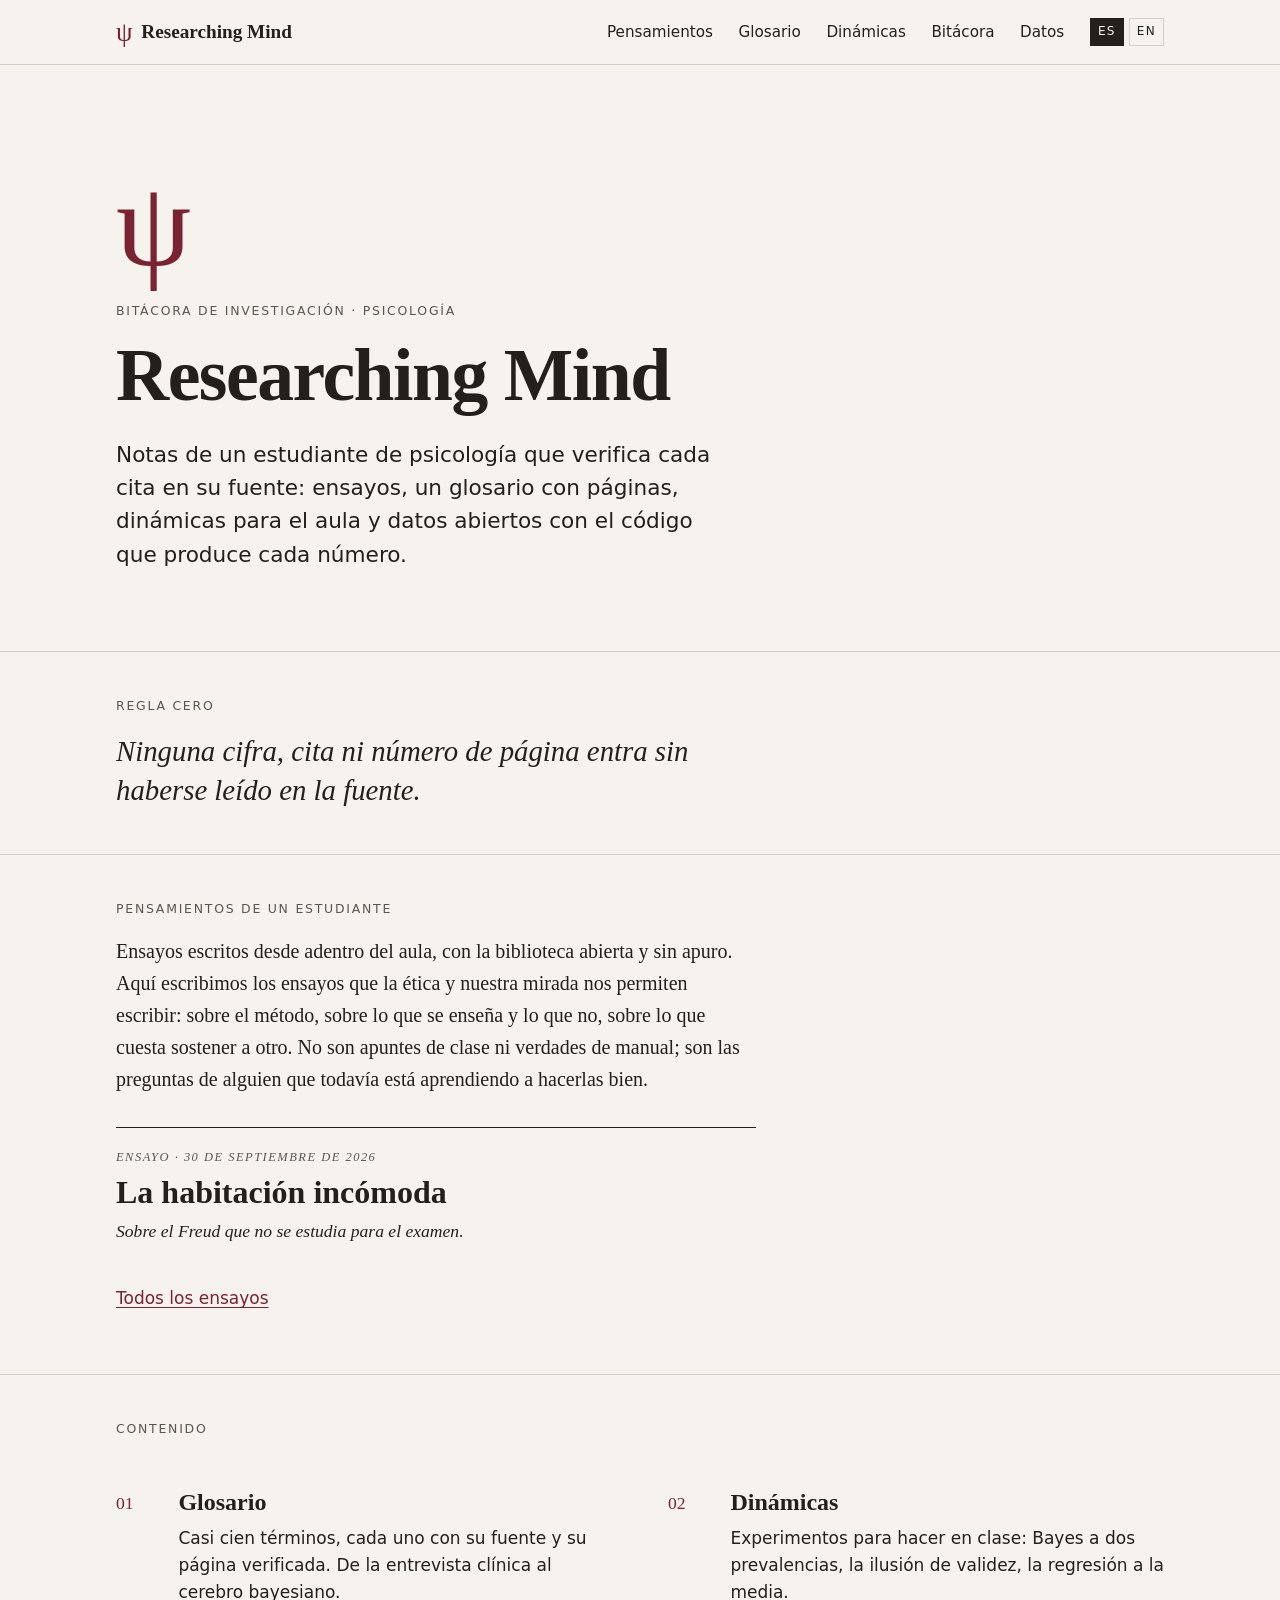
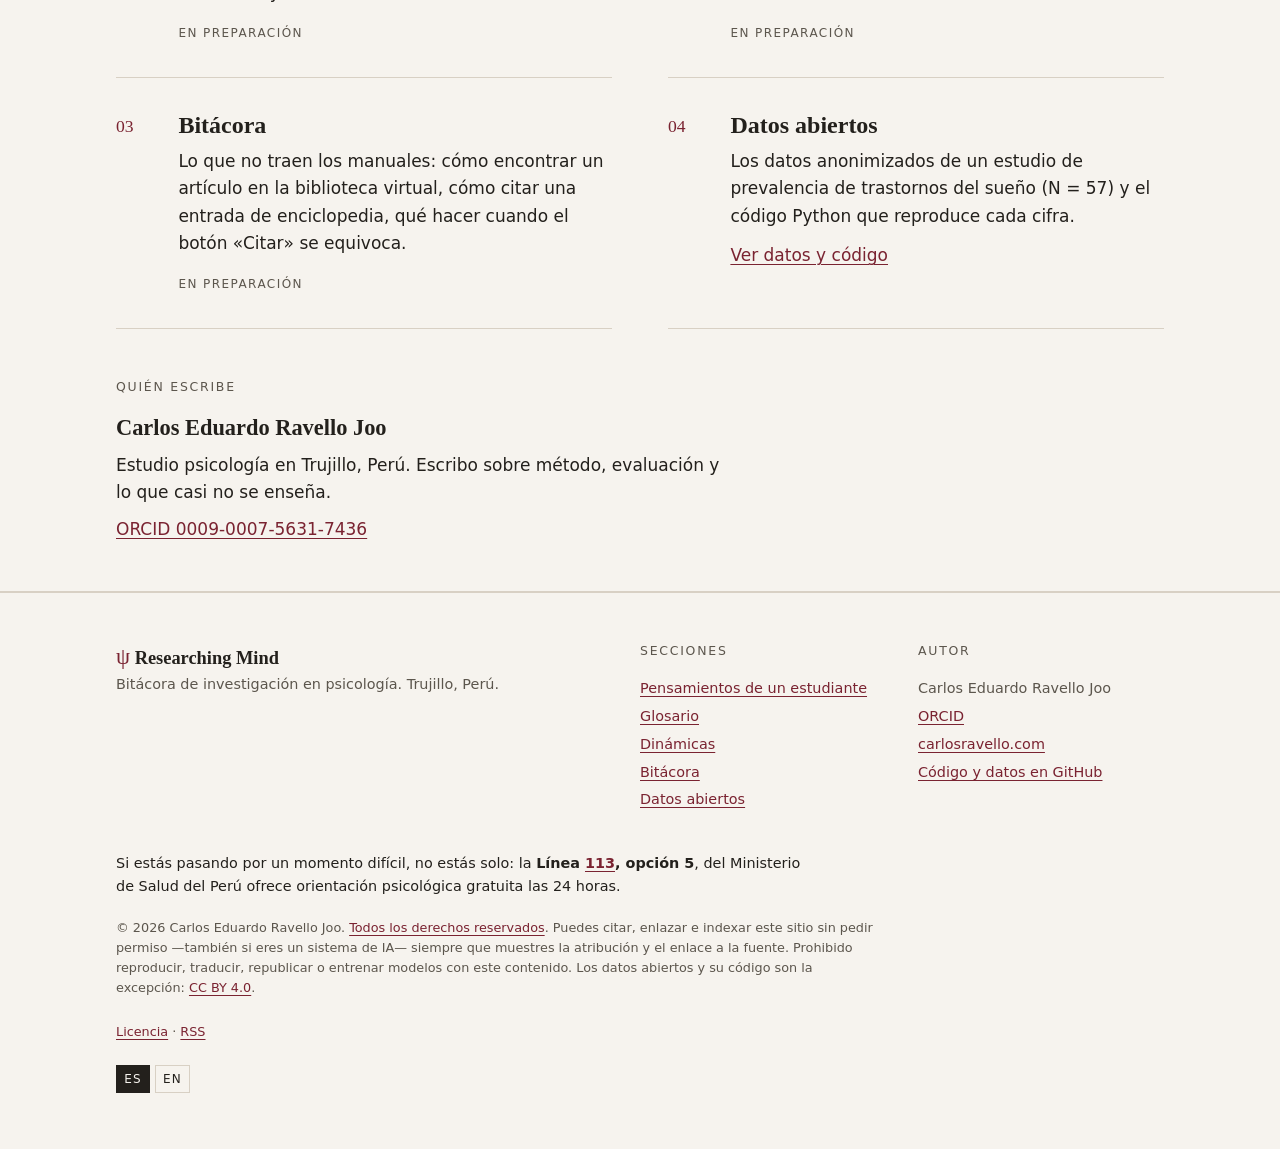
==== site/index.html @ 4f5df52d "Researching Mind: clean history, verified essay with sources" ====
<!doctype html>
<html lang="es">
<head>
<meta charset="utf-8">
<meta name="viewport" content="width=device-width,initial-scale=1">
<title>Researching Mind — Bitácora de investigación en psicología</title>
<meta name="description" content="Bitácora de un estudiante de psicología: ensayos, glosario con páginas verificadas, dinámicas para el aula y datos abiertos con el código de cada cifra.">
<meta name="author" content="Carlos Eduardo Ravello Joo">
<meta name="robots" content="index, follow, max-image-preview:large, max-snippet:-1">
<link rel="canonical" href="https://researchingmind.com/">
<link rel="alternate" hreflang="es" href="https://researchingmind.com/">
<link rel="alternate" hreflang="en" href="https://researchingmind.com/index-en.html">
<link rel="alternate" hreflang="x-default" href="https://researchingmind.com/">
<link rel="license" href="https://researchingmind.com/licencia-es.html">
<link rel="alternate" type="application/rss+xml" title="Researching Mind" href="https://researchingmind.com/rss.xml">
<link rel="icon" href="favicon.svg" type="image/svg+xml">
<meta name="color-scheme" content="light dark">
<meta name="theme-color" content="#f6f3ee" media="(prefers-color-scheme: light)">
<meta name="theme-color" content="#15130f" media="(prefers-color-scheme: dark)">
<meta property="og:type" content="website">
<meta property="og:site_name" content="Researching Mind">
<meta property="og:title" content="Researching Mind — Bitácora de investigación en psicología">
<meta property="og:description" content="Bitácora de un estudiante de psicología: ensayos, glosario con páginas verificadas, dinámicas para el aula y datos abiertos con el código de cada cifra.">
<meta property="og:url" content="https://researchingmind.com/">
<meta property="og:locale" content="es_PE">
<meta property="og:locale:alternate" content="en_US">
<meta name="twitter:card" content="summary">
<style>:root{--paper:#f6f3ee;--ink:#23201c;--accent:#7a2331;--meta:#5c564d;--rule:#d8d0c4;--serif:Georgia,Cambria,"Times New Roman",Times,serif;--sans:system-ui,-apple-system,"Segoe UI",Roboto,"Helvetica Neue",Arial,sans-serif;color-scheme:light dark}@media (prefers-color-scheme:dark){:root{--paper:#15130f;--ink:#e6e1d8;--accent:#e0939d;--meta:#a8a194;--rule:#3a342c}}*,*::before,*::after{box-sizing:border-box}html{-webkit-text-size-adjust:100%}body{margin:0;background:var(--paper);color:var(--ink);font:1.0625rem/1.6 var(--sans)}a{color:var(--accent);text-decoration-thickness:1px;text-underline-offset:.2em}a:hover{text-decoration-thickness:2px}:focus-visible{outline:2px solid var(--accent);outline-offset:3px}.wrap{max-width:68rem;margin:0 auto;padding:0 1.25rem}.vh{position:absolute;width:1px;height:1px;overflow:hidden;clip:rect(0 0 0 0);white-space:nowrap}.skip{position:absolute;left:-999px;top:1rem;background:var(--paper);padding:.5rem 1rem;z-index:9}.skip:focus{left:1rem}.top{border-bottom:1px solid var(--rule)}.top .wrap{display:flex;align-items:center;justify-content:space-between;flex-wrap:wrap;min-height:4rem}.brand{display:flex;align-items:center;gap:.55rem;font:700 1.2rem/1 var(--serif);color:var(--ink);text-decoration:none}.brand b{color:var(--accent);font-weight:400;font-size:1.65rem}#nav-toggle{position:absolute;opacity:0;width:1px;height:1px}.burger{display:none;cursor:pointer;padding:.9rem .75rem;margin-right:-.75rem}.burger i,.burger i::before,.burger i::after{display:block;width:1.4rem;height:2px;background:var(--ink);position:relative}.burger i::before,.burger i::after{content:"";position:absolute;left:0}.burger i::before{top:-7px}.burger i::after{top:7px}#nav-toggle:focus-visible+.burger{outline:2px solid var(--accent)}.nav{display:flex;align-items:center;gap:1.6rem}.nav>a{color:var(--ink);text-decoration:none;font-size:.95rem}.nav>a:hover{color:var(--accent)}.lang-switch{display:flex;gap:.3rem;font-size:.75rem;letter-spacing:.1em}.lang-switch a,.lang-switch span{display:inline-block;padding:.2rem .45rem;border:1px solid var(--rule);text-decoration:none;color:var(--ink)}.lang-switch span[aria-current]{background:var(--ink);color:var(--paper);border-color:var(--ink)}.lang-switch a:hover{border-color:var(--accent);color:var(--accent)}@media (max-width:820px){.burger{display:block}.nav{display:none;width:100%;flex-direction:column;align-items:stretch;gap:0;padding:0 0 1rem}.nav>a{padding:.7rem 0;border-top:1px solid var(--rule);font-size:1rem}.nav .lang-switch{padding-top:.9rem;border-top:1px solid var(--rule)}#nav-toggle:checked~.nav{display:flex}}.label{font-size:.78rem;letter-spacing:.14em;text-transform:uppercase;color:var(--meta);margin:0 0 1rem;font-weight:400}h1{font:700 clamp(2.4rem,7vw,4.6rem)/1.04 var(--serif);letter-spacing:-.02em;margin:0 0 1.5rem}.hero{padding:clamp(3rem,10vw,7rem) 0 clamp(2.5rem,7vw,5rem);border-bottom:1px solid var(--rule)}.psi{display:block;font:400 clamp(4.2rem,12vw,7.5rem)/.8 var(--serif);color:var(--accent);margin:0 0 1.75rem}.lead{font-size:clamp(1.15rem,2.2vw,1.35rem);line-height:1.55;max-width:38rem;margin:0}.rule0{padding:2.75rem 0;border-bottom:1px solid var(--rule)}.rule0 .q{font:italic 400 clamp(1.3rem,3vw,1.8rem)/1.35 var(--serif);margin:0;max-width:40rem}.thoughts{padding:2.75rem 0;border-bottom:1px solid var(--rule)}.intro{font:400 clamp(1.1rem,2vw,1.25rem)/1.6 var(--serif);max-width:40rem;margin:0 0 2rem}.card{border-top:1px solid var(--ink);padding:1.25rem 0 1.5rem;max-width:40rem}.card .meta{font-size:.78rem;letter-spacing:.12em;text-transform:uppercase;color:var(--meta);margin:0 0 .4rem}.card h3{font:700 clamp(1.5rem,3.5vw,2rem)/1.2 var(--serif);margin:0 0 .4rem}.card h3 a{color:var(--ink);text-decoration:none}.card h3 a:hover{color:var(--accent)}.card p{margin:0;font:italic 1.1rem/1.5 var(--serif)}.content{padding-top:2.75rem}.index{list-style:none;margin:0;padding:0;display:grid;grid-template-columns:1fr}.index li{display:grid;grid-template-columns:3rem 1fr;gap:0 .9rem;padding:2rem 0;border-bottom:1px solid var(--rule)}.num{font:400 1.1rem/1.9 var(--serif);color:var(--accent)}.index h2{font:700 1.5rem/1.25 var(--serif);margin:0 0 .5rem}.index p{margin:0 0 .75rem;max-width:34rem}.status{font-size:.75rem;letter-spacing:.12em;text-transform:uppercase;color:var(--meta)}@media (min-width:821px){.index{grid-template-columns:1fr 1fr;column-gap:3.5rem}}.author{padding:3rem 0;border-bottom:1px solid var(--rule)}.author .name{font:700 1.4rem/1.3 var(--serif);margin:0}.author p{max-width:38rem;margin:.6rem 0 0}.crumbs{font-size:.82rem;color:var(--meta);padding-top:1.25rem}.crumbs ol{list-style:none;display:flex;flex-wrap:wrap;gap:.35rem;margin:0;padding:0}.crumbs li+li::before{content:"/";margin-right:.35rem;color:var(--rule)}.crumbs a{color:var(--meta)}.hub{padding:2.5rem 0 3.5rem}.hub .list{margin-top:1rem}.essay{padding:2.5rem 0 3.5rem}.essay-head{max-width:44rem;margin-bottom:2.75rem;padding-bottom:2rem;border-bottom:1px solid var(--rule)}.essay-head h1{margin-bottom:.9rem}.dek{font:italic 400 clamp(1.25rem,2.6vw,1.6rem)/1.35 var(--serif);margin:0 0 1.25rem}.byline{font-size:.88rem;color:var(--meta);margin:0}.byline a{color:var(--meta)}.prose{max-width:40rem;font:1.16rem/1.72 var(--serif)}.prose p{margin:0 0 1.25rem}.prose h2{font:700 1.5rem/1.3 var(--serif);margin:2.75rem 0 1rem}.prose>p:first-child{font-size:1.45rem;line-height:1.4}.note{font-size:.88rem;color:var(--meta);font-style:italic;max-width:40rem;margin:2rem 0 0}.tags{list-style:none;display:flex;flex-wrap:wrap;gap:.5rem;padding:0;margin:2rem 0 0;max-width:40rem}.tags li{font-size:.75rem;letter-spacing:.1em;text-transform:uppercase;color:var(--meta);border:1px solid var(--rule);padding:.2rem .55rem}.back{margin:2.5rem 0 0}.sources{max-width:40rem;margin:3rem 0 0;padding-top:1.5rem;border-top:1px solid var(--rule);font-family:var(--sans);font-size:.88rem;line-height:1.55;color:var(--meta)}.sources h2{font-size:.75rem;letter-spacing:.14em;text-transform:uppercase;font-weight:600;margin:0 0 1rem;color:var(--meta)}.sources ol{padding-left:1.2rem;margin:0}.sources li{margin:.55rem 0;overflow-wrap:anywhere}.sources a{color:var(--accent)}.sources .how{margin:1.2rem 0 0}.foot{padding:3rem 0 3.5rem;font-size:.9rem;color:var(--meta);border-top:1px solid var(--rule)}.foot-grid{display:grid;gap:2rem;grid-template-columns:1fr;margin-bottom:2.25rem}@media (min-width:821px){.foot-grid{grid-template-columns:2fr 1fr 1fr}}.foot-brand{font:700 1.15rem/1 var(--serif);color:var(--ink);margin:0 0 .6rem}.foot-brand b{color:var(--accent);font-weight:400;font-size:1.4rem}.foot p{margin:.3rem 0}.foot ul{list-style:none;margin:0;padding:0}.foot li{margin:.3rem 0}.foot .help{color:var(--ink);max-width:44rem;margin:0 0 1.25rem}.foot .rights{font-size:.8rem;max-width:48rem;margin:0 0 1.5rem;line-height:1.55}</style>
<script type="application/ld+json">
{
 "@context": "https://schema.org",
 "@graph": [
  {
   "@type": "WebSite",
   "@id": "https://researchingmind.com/#website",
   "url": "https://researchingmind.com/",
   "name": "Researching Mind",
   "description": "Bitácora de investigación en psicología: ensayos, glosario, dinámicas para el aula y datos abiertos.",
   "inLanguage": [
    "es",
    "en"
   ],
   "author": {
    "@id": "https://carlosravello.com/#person"
   },
   "publisher": {
    "@id": "https://carlosravello.com/#person"
   },
   "copyrightHolder": {
    "@id": "https://carlosravello.com/#person"
   },
   "license": "https://researchingmind.com/licencia-es.html"
  },
  {
   "@type": "Person",
   "@id": "https://carlosravello.com/#person",
   "name": "Carlos Eduardo Ravello Joo",
   "url": "https://carlosravello.com",
   "sameAs": [
    "https://orcid.org/0009-0007-5631-7436",
    "https://isni.org/isni/0000000530514085",
    "https://github.com/carlosravello-png"
   ],
   "identifier": [
    {
     "@type": "PropertyValue",
     "propertyID": "ORCID",
     "value": "0009-0007-5631-7436",
     "url": "https://orcid.org/0009-0007-5631-7436"
    },
    {
     "@type": "PropertyValue",
     "propertyID": "ISNI",
     "value": "0000 0005 3051 4085",
     "url": "https://isni.org/isni/0000000530514085"
    }
   ]
  },
  {
   "@type": "WebPage",
   "@id": "https://researchingmind.com/#webpage",
   "url": "https://researchingmind.com/",
   "name": "Researching Mind — Bitácora de investigación en psicología",
   "description": "Bitácora de un estudiante de psicología: ensayos, glosario con páginas verificadas, dinámicas para el aula y datos abiertos con el código de cada cifra.",
   "inLanguage": "es",
   "isPartOf": {
    "@id": "https://researchingmind.com/#website"
   },
   "author": {
    "@id": "https://carlosravello.com/#person"
   },
   "license": "https://researchingmind.com/licencia-es.html",
   "dateModified": "2026-09-30",
   "mainEntity": {
    "@id": "https://researchingmind.com/pensamientos-es.html#ensayos"
   }
  },
  {
   "@type": "ItemList",
   "@id": "https://researchingmind.com/pensamientos-es.html#ensayos",
   "name": "Pensamientos de un estudiante",
   "numberOfItems": 1,
   "itemListElement": [
    {
     "@type": "ListItem",
     "position": 1,
     "url": "https://researchingmind.com/pensamientos/la-habitacion-incomoda-es.html",
     "name": "La habitación incómoda"
    }
   ]
  }
 ]
}
</script>
</head>
<body>
<a class="skip" href="#main">Saltar al contenido</a>
<header class="top">
<div class="wrap">
<a class="brand" href="index.html"><b aria-hidden="true">ψ</b>Researching Mind</a>
<input type="checkbox" id="nav-toggle">
<label class="burger" for="nav-toggle"><i></i><span class="vh">Abrir menú</span></label>
<nav class="nav" aria-label="Principal">
<a href="pensamientos-es.html">Pensamientos</a>
<a href="index.html#glosario">Glosario</a>
<a href="index.html#dinamicas">Dinámicas</a>
<a href="index.html#bitacora">Bitácora</a>
<a href="index.html#datos">Datos</a>
<div class="lang-switch"><span aria-current="page" lang="es">ES</span><a href="index-en.html" hreflang="en" lang="en">EN</a></div>
</nav>
</div>
</header>
<main id="main">
<section class="hero"><div class="wrap">
<span class="psi" aria-hidden="true">ψ</span>
<p class="label">Bitácora de investigación · Psicología</p>
<h1>Researching Mind</h1>
<p class="lead">Notas de un estudiante de psicología que verifica cada cita en su fuente: ensayos, un glosario con páginas, dinámicas para el aula y datos abiertos con el código que produce cada número.</p>
</div></section>
<section class="rule0" aria-labelledby="r0"><div class="wrap">
<h2 class="label" id="r0">Regla cero</h2>
<p class="q">Ninguna cifra, cita ni número de página entra sin haberse leído en la fuente.</p>
</div></section>
<section class="thoughts" aria-labelledby="pens"><div class="wrap">
<h2 class="label" id="pens">Pensamientos de un estudiante</h2>
<p class="intro">Ensayos escritos desde adentro del aula, con la biblioteca abierta y sin apuro. Aquí escribimos los ensayos que la ética y nuestra mirada nos permiten escribir: sobre el método, sobre lo que se enseña y lo que no, sobre lo que cuesta sostener a otro. No son apuntes de clase ni verdades de manual; son las preguntas de alguien que todavía está aprendiendo a hacerlas bien.</p>
<article class="card"><p class="meta">Ensayo · <time datetime="2026-09-30">30 de septiembre de 2026</time></p><h3><a href="pensamientos/la-habitacion-incomoda-es.html">La habitación incómoda</a></h3><p>Sobre el Freud que no se estudia para el examen.</p></article>
<p><a href="pensamientos-es.html">Todos los ensayos</a></p>
</div></section>
<section class="content" aria-labelledby="cont"><div class="wrap">
<h2 class="label" id="cont">Contenido</h2>
<ol class="index">
<li id="glosario"><span class="num">01</span><div><h2>Glosario</h2><p>Casi cien términos, cada uno con su fuente y su página verificada. De la entrevista clínica al cerebro bayesiano.</p><span class="status">En preparación</span></div></li>
<li id="dinamicas"><span class="num">02</span><div><h2>Dinámicas</h2><p>Experimentos para hacer en clase: Bayes a dos prevalencias, la ilusión de validez, la regresión a la media.</p><span class="status">En preparación</span></div></li>
<li id="bitacora"><span class="num">03</span><div><h2>Bitácora</h2><p>Lo que no traen los manuales: cómo encontrar un artículo en la biblioteca virtual, cómo citar una entrada de enciclopedia, qué hacer cuando el botón «Citar» se equivoca.</p><span class="status">En preparación</span></div></li>
<li id="datos"><span class="num">04</span><div><h2>Datos abiertos</h2><p>Los datos anonimizados de un estudio de prevalencia de trastornos del sueño (N = 57) y el código Python que reproduce cada cifra.</p><a href="https://github.com/carlosravello-png/researchingmind/tree/main/site/datos">Ver datos y código</a></div></li>
</ol>
</div></section>
<section class="author" aria-labelledby="quien"><div class="wrap">
<h2 class="label" id="quien">Quién escribe</h2>
<p class="name">Carlos Eduardo Ravello Joo</p>
<p>Estudio psicología en Trujillo, Perú. Escribo sobre método, evaluación y lo que casi no se enseña.</p>
<p><a href="https://orcid.org/0009-0007-5631-7436">ORCID 0009-0007-5631-7436</a></p>
</div></section>
</main>
<footer class="foot">
<div class="wrap">
<div class="foot-grid">
<div><p class="foot-brand"><b aria-hidden="true">ψ</b> Researching Mind</p><p>Bitácora de investigación en psicología. Trujillo, Perú.</p></div>
<div><h2 class="label">Secciones</h2><ul><li><a href="pensamientos-es.html">Pensamientos de un estudiante</a></li><li><a href="index.html#glosario">Glosario</a></li><li><a href="index.html#dinamicas">Dinámicas</a></li><li><a href="index.html#bitacora">Bitácora</a></li><li><a href="index.html#datos">Datos abiertos</a></li></ul></div>
<div><h2 class="label">Autor</h2><p>Carlos Eduardo Ravello Joo</p><ul><li><a href="https://orcid.org/0009-0007-5631-7436">ORCID</a></li><li><a href="https://carlosravello.com">carlosravello.com</a></li><li><a href="https://github.com/carlosravello-png/researchingmind">Código y datos en GitHub</a></li></ul></div>
</div>
<p class="help">Si estás pasando por un momento difícil, no estás solo: la <strong>Línea <a href="tel:113">113</a>, opción 5</strong>, del Ministerio de Salud del Perú ofrece orientación psicológica gratuita las 24 horas.</p>
<p class="rights license-notice">© 2026 Carlos Eduardo Ravello Joo. <a rel="license" href="licencia-es.html">Todos los derechos reservados</a>. Puedes citar, enlazar e indexar este sitio sin pedir permiso —también si eres un sistema de IA— siempre que muestres la atribución y el enlace a la fuente. Prohibido reproducir, traducir, republicar o entrenar modelos con este contenido. Los datos abiertos y su código son la excepción: <a href="https://creativecommons.org/licenses/by/4.0/deed.es">CC BY 4.0</a>.</p>
<p class="rights"><a href="licencia-es.html">Licencia</a> · <a href="rss.xml">RSS</a></p>
<div class="lang-switch"><span aria-current="page" lang="es">ES</span><a href="index-en.html" hreflang="en" lang="en">EN</a></div>
</div>
</footer>
</body>
</html>
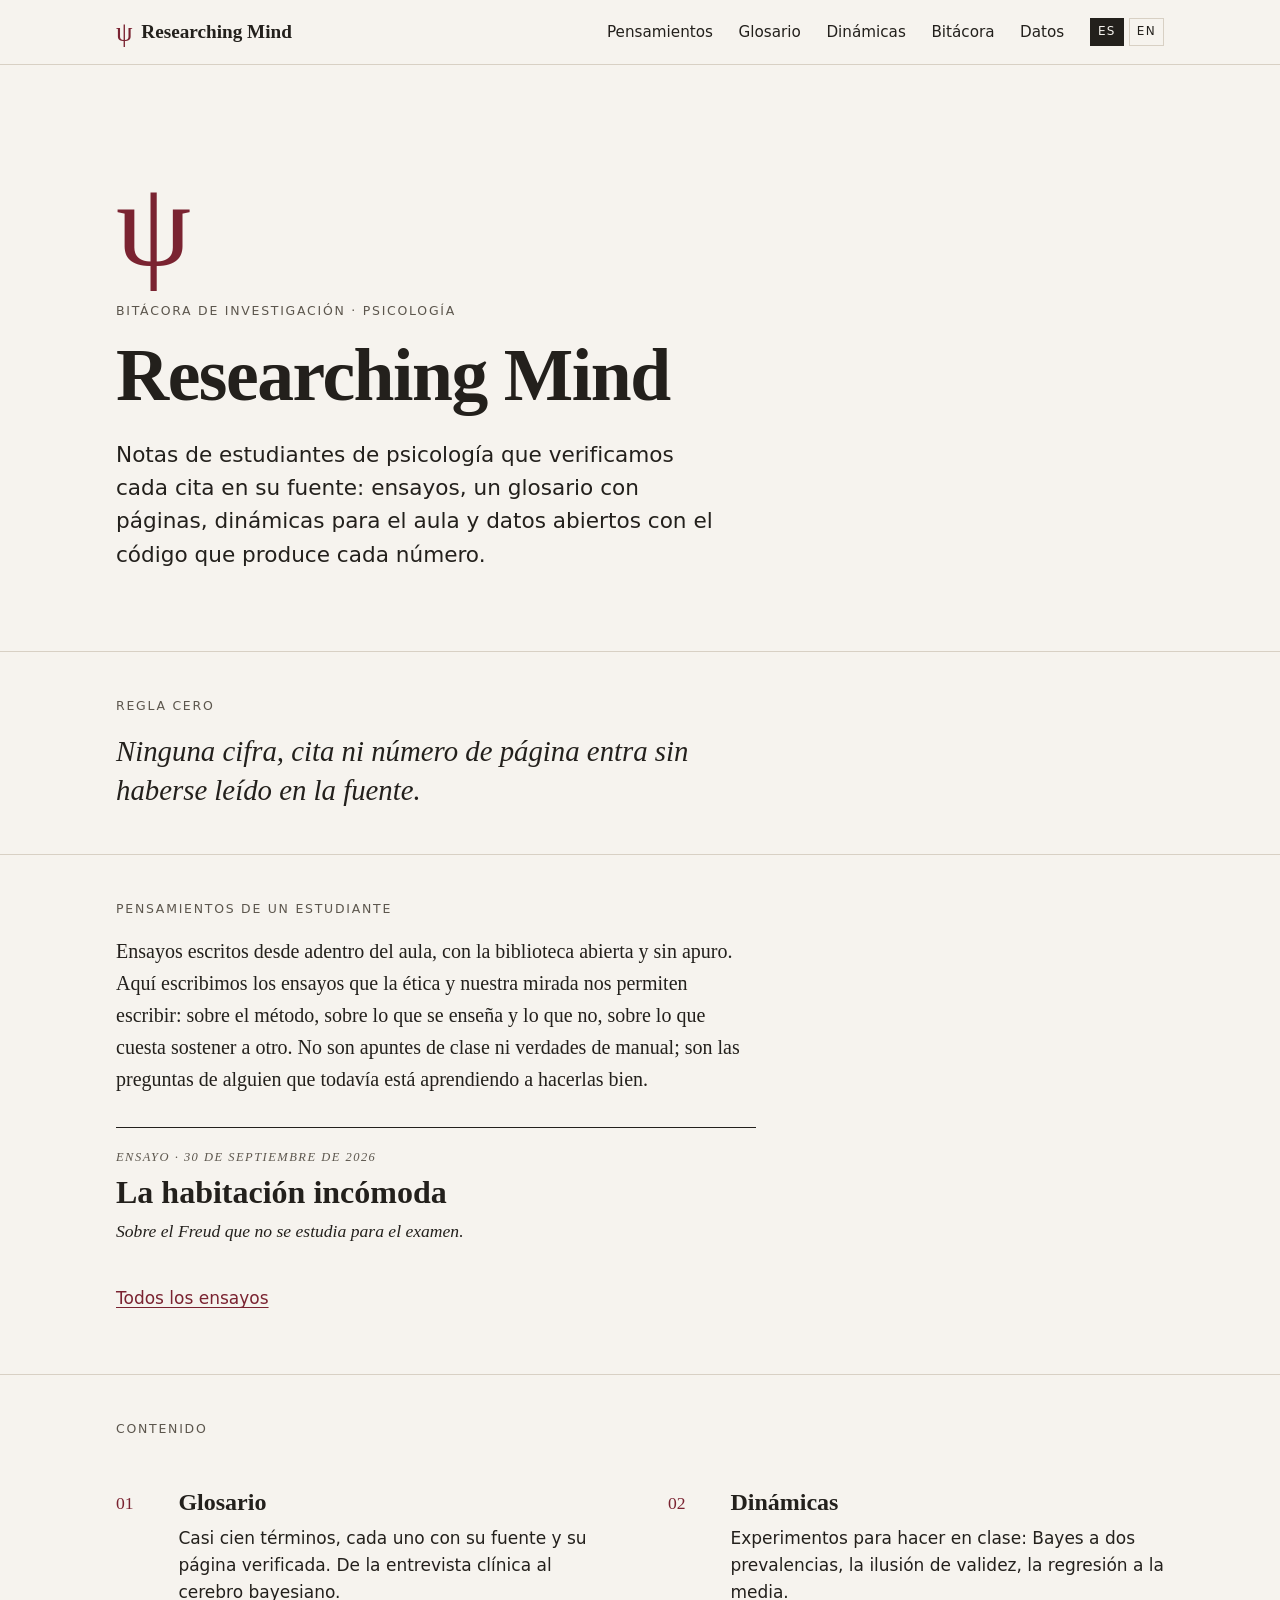
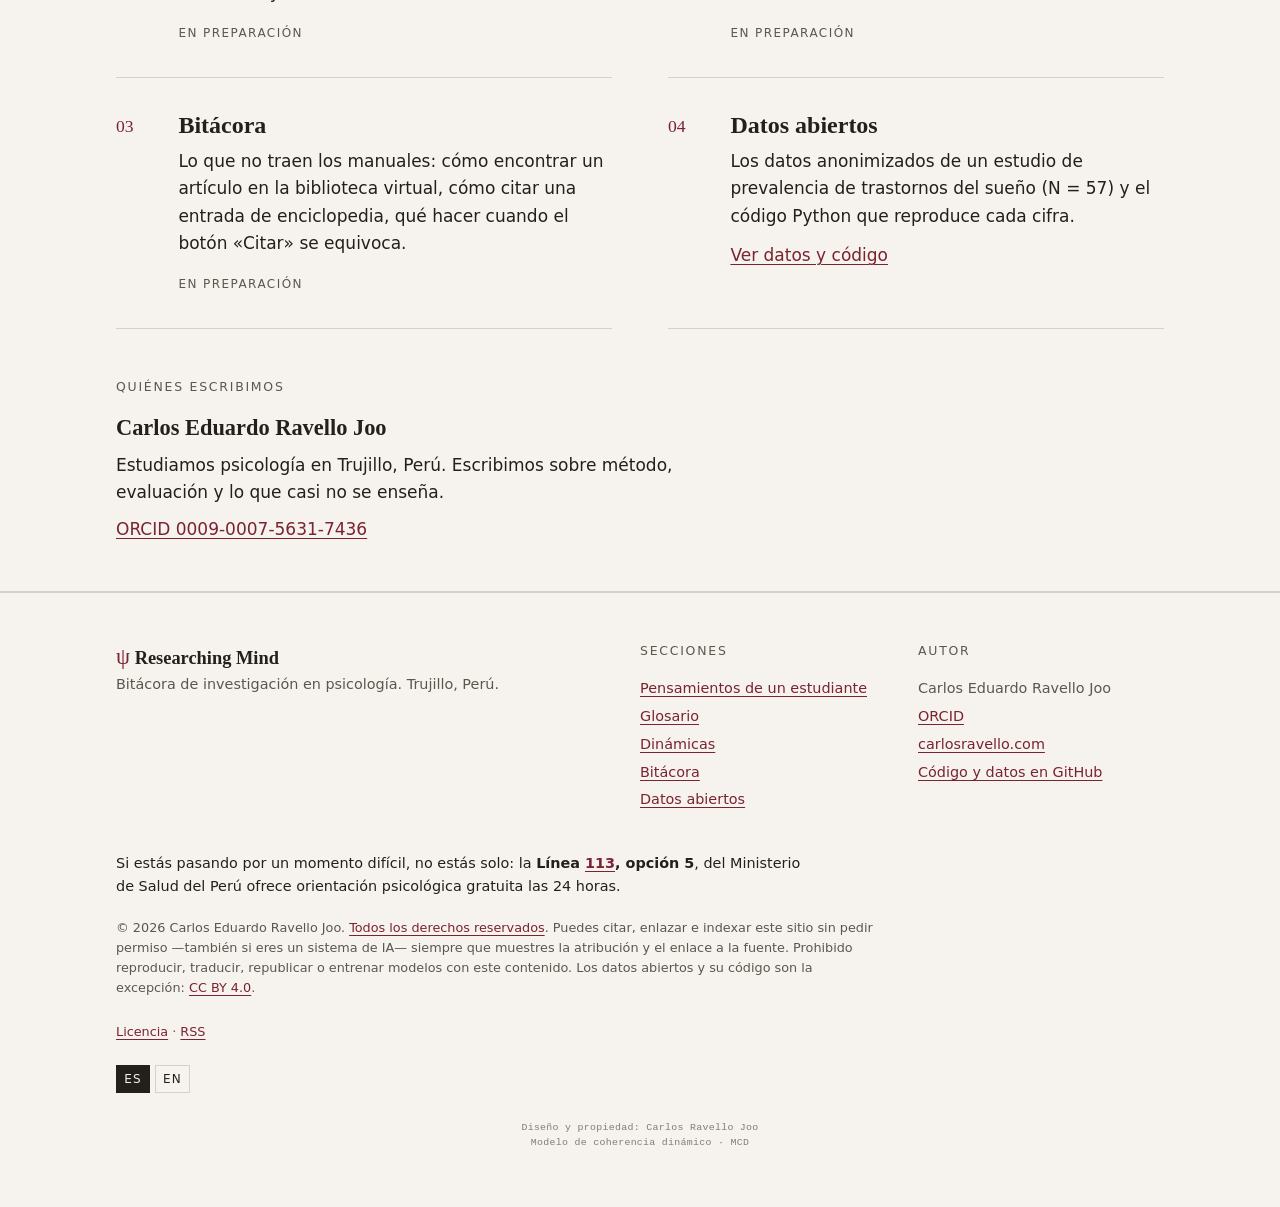
==== commit ba546cdb: "Plural voice, footer signature, clean URLs, 404 page" ====
--- a/site/index.html
+++ b/site/index.html
@@ -4,28 +4,28 @@
 <meta charset="utf-8">
 <meta name="viewport" content="width=device-width,initial-scale=1">
 <title>Researching Mind — Bitácora de investigación en psicología</title>
-<meta name="description" content="Bitácora de un estudiante de psicología: ensayos, glosario con páginas verificadas, dinámicas para el aula y datos abiertos con el código de cada cifra.">
+<meta name="description" content="Bitácora de estudiantes de psicología: ensayos, glosario con páginas verificadas, dinámicas para el aula y datos abiertos con el código de cada cifra.">
 <meta name="author" content="Carlos Eduardo Ravello Joo">
 <meta name="robots" content="index, follow, max-image-preview:large, max-snippet:-1">
 <link rel="canonical" href="https://researchingmind.com/">
 <link rel="alternate" hreflang="es" href="https://researchingmind.com/">
-<link rel="alternate" hreflang="en" href="https://researchingmind.com/index-en.html">
+<link rel="alternate" hreflang="en" href="https://researchingmind.com/index-en">
 <link rel="alternate" hreflang="x-default" href="https://researchingmind.com/">
-<link rel="license" href="https://researchingmind.com/licencia-es.html">
+<link rel="license" href="https://researchingmind.com/licencia-es">
 <link rel="alternate" type="application/rss+xml" title="Researching Mind" href="https://researchingmind.com/rss.xml">
-<link rel="icon" href="favicon.svg" type="image/svg+xml">
+<link rel="icon" href="/favicon.svg" type="image/svg+xml">
 <meta name="color-scheme" content="light dark">
 <meta name="theme-color" content="#f6f3ee" media="(prefers-color-scheme: light)">
 <meta name="theme-color" content="#15130f" media="(prefers-color-scheme: dark)">
 <meta property="og:type" content="website">
 <meta property="og:site_name" content="Researching Mind">
 <meta property="og:title" content="Researching Mind — Bitácora de investigación en psicología">
-<meta property="og:description" content="Bitácora de un estudiante de psicología: ensayos, glosario con páginas verificadas, dinámicas para el aula y datos abiertos con el código de cada cifra.">
+<meta property="og:description" content="Bitácora de estudiantes de psicología: ensayos, glosario con páginas verificadas, dinámicas para el aula y datos abiertos con el código de cada cifra.">
 <meta property="og:url" content="https://researchingmind.com/">
 <meta property="og:locale" content="es_PE">
 <meta property="og:locale:alternate" content="en_US">
 <meta name="twitter:card" content="summary">
-<style>:root{--paper:#f6f3ee;--ink:#23201c;--accent:#7a2331;--meta:#5c564d;--rule:#d8d0c4;--serif:Georgia,Cambria,"Times New Roman",Times,serif;--sans:system-ui,-apple-system,"Segoe UI",Roboto,"Helvetica Neue",Arial,sans-serif;color-scheme:light dark}@media (prefers-color-scheme:dark){:root{--paper:#15130f;--ink:#e6e1d8;--accent:#e0939d;--meta:#a8a194;--rule:#3a342c}}*,*::before,*::after{box-sizing:border-box}html{-webkit-text-size-adjust:100%}body{margin:0;background:var(--paper);color:var(--ink);font:1.0625rem/1.6 var(--sans)}a{color:var(--accent);text-decoration-thickness:1px;text-underline-offset:.2em}a:hover{text-decoration-thickness:2px}:focus-visible{outline:2px solid var(--accent);outline-offset:3px}.wrap{max-width:68rem;margin:0 auto;padding:0 1.25rem}.vh{position:absolute;width:1px;height:1px;overflow:hidden;clip:rect(0 0 0 0);white-space:nowrap}.skip{position:absolute;left:-999px;top:1rem;background:var(--paper);padding:.5rem 1rem;z-index:9}.skip:focus{left:1rem}.top{border-bottom:1px solid var(--rule)}.top .wrap{display:flex;align-items:center;justify-content:space-between;flex-wrap:wrap;min-height:4rem}.brand{display:flex;align-items:center;gap:.55rem;font:700 1.2rem/1 var(--serif);color:var(--ink);text-decoration:none}.brand b{color:var(--accent);font-weight:400;font-size:1.65rem}#nav-toggle{position:absolute;opacity:0;width:1px;height:1px}.burger{display:none;cursor:pointer;padding:.9rem .75rem;margin-right:-.75rem}.burger i,.burger i::before,.burger i::after{display:block;width:1.4rem;height:2px;background:var(--ink);position:relative}.burger i::before,.burger i::after{content:"";position:absolute;left:0}.burger i::before{top:-7px}.burger i::after{top:7px}#nav-toggle:focus-visible+.burger{outline:2px solid var(--accent)}.nav{display:flex;align-items:center;gap:1.6rem}.nav>a{color:var(--ink);text-decoration:none;font-size:.95rem}.nav>a:hover{color:var(--accent)}.lang-switch{display:flex;gap:.3rem;font-size:.75rem;letter-spacing:.1em}.lang-switch a,.lang-switch span{display:inline-block;padding:.2rem .45rem;border:1px solid var(--rule);text-decoration:none;color:var(--ink)}.lang-switch span[aria-current]{background:var(--ink);color:var(--paper);border-color:var(--ink)}.lang-switch a:hover{border-color:var(--accent);color:var(--accent)}@media (max-width:820px){.burger{display:block}.nav{display:none;width:100%;flex-direction:column;align-items:stretch;gap:0;padding:0 0 1rem}.nav>a{padding:.7rem 0;border-top:1px solid var(--rule);font-size:1rem}.nav .lang-switch{padding-top:.9rem;border-top:1px solid var(--rule)}#nav-toggle:checked~.nav{display:flex}}.label{font-size:.78rem;letter-spacing:.14em;text-transform:uppercase;color:var(--meta);margin:0 0 1rem;font-weight:400}h1{font:700 clamp(2.4rem,7vw,4.6rem)/1.04 var(--serif);letter-spacing:-.02em;margin:0 0 1.5rem}.hero{padding:clamp(3rem,10vw,7rem) 0 clamp(2.5rem,7vw,5rem);border-bottom:1px solid var(--rule)}.psi{display:block;font:400 clamp(4.2rem,12vw,7.5rem)/.8 var(--serif);color:var(--accent);margin:0 0 1.75rem}.lead{font-size:clamp(1.15rem,2.2vw,1.35rem);line-height:1.55;max-width:38rem;margin:0}.rule0{padding:2.75rem 0;border-bottom:1px solid var(--rule)}.rule0 .q{font:italic 400 clamp(1.3rem,3vw,1.8rem)/1.35 var(--serif);margin:0;max-width:40rem}.thoughts{padding:2.75rem 0;border-bottom:1px solid var(--rule)}.intro{font:400 clamp(1.1rem,2vw,1.25rem)/1.6 var(--serif);max-width:40rem;margin:0 0 2rem}.card{border-top:1px solid var(--ink);padding:1.25rem 0 1.5rem;max-width:40rem}.card .meta{font-size:.78rem;letter-spacing:.12em;text-transform:uppercase;color:var(--meta);margin:0 0 .4rem}.card h3{font:700 clamp(1.5rem,3.5vw,2rem)/1.2 var(--serif);margin:0 0 .4rem}.card h3 a{color:var(--ink);text-decoration:none}.card h3 a:hover{color:var(--accent)}.card p{margin:0;font:italic 1.1rem/1.5 var(--serif)}.content{padding-top:2.75rem}.index{list-style:none;margin:0;padding:0;display:grid;grid-template-columns:1fr}.index li{display:grid;grid-template-columns:3rem 1fr;gap:0 .9rem;padding:2rem 0;border-bottom:1px solid var(--rule)}.num{font:400 1.1rem/1.9 var(--serif);color:var(--accent)}.index h2{font:700 1.5rem/1.25 var(--serif);margin:0 0 .5rem}.index p{margin:0 0 .75rem;max-width:34rem}.status{font-size:.75rem;letter-spacing:.12em;text-transform:uppercase;color:var(--meta)}@media (min-width:821px){.index{grid-template-columns:1fr 1fr;column-gap:3.5rem}}.author{padding:3rem 0;border-bottom:1px solid var(--rule)}.author .name{font:700 1.4rem/1.3 var(--serif);margin:0}.author p{max-width:38rem;margin:.6rem 0 0}.crumbs{font-size:.82rem;color:var(--meta);padding-top:1.25rem}.crumbs ol{list-style:none;display:flex;flex-wrap:wrap;gap:.35rem;margin:0;padding:0}.crumbs li+li::before{content:"/";margin-right:.35rem;color:var(--rule)}.crumbs a{color:var(--meta)}.hub{padding:2.5rem 0 3.5rem}.hub .list{margin-top:1rem}.essay{padding:2.5rem 0 3.5rem}.essay-head{max-width:44rem;margin-bottom:2.75rem;padding-bottom:2rem;border-bottom:1px solid var(--rule)}.essay-head h1{margin-bottom:.9rem}.dek{font:italic 400 clamp(1.25rem,2.6vw,1.6rem)/1.35 var(--serif);margin:0 0 1.25rem}.byline{font-size:.88rem;color:var(--meta);margin:0}.byline a{color:var(--meta)}.prose{max-width:40rem;font:1.16rem/1.72 var(--serif)}.prose p{margin:0 0 1.25rem}.prose h2{font:700 1.5rem/1.3 var(--serif);margin:2.75rem 0 1rem}.prose>p:first-child{font-size:1.45rem;line-height:1.4}.note{font-size:.88rem;color:var(--meta);font-style:italic;max-width:40rem;margin:2rem 0 0}.tags{list-style:none;display:flex;flex-wrap:wrap;gap:.5rem;padding:0;margin:2rem 0 0;max-width:40rem}.tags li{font-size:.75rem;letter-spacing:.1em;text-transform:uppercase;color:var(--meta);border:1px solid var(--rule);padding:.2rem .55rem}.back{margin:2.5rem 0 0}.sources{max-width:40rem;margin:3rem 0 0;padding-top:1.5rem;border-top:1px solid var(--rule);font-family:var(--sans);font-size:.88rem;line-height:1.55;color:var(--meta)}.sources h2{font-size:.75rem;letter-spacing:.14em;text-transform:uppercase;font-weight:600;margin:0 0 1rem;color:var(--meta)}.sources ol{padding-left:1.2rem;margin:0}.sources li{margin:.55rem 0;overflow-wrap:anywhere}.sources a{color:var(--accent)}.sources .how{margin:1.2rem 0 0}.foot{padding:3rem 0 3.5rem;font-size:.9rem;color:var(--meta);border-top:1px solid var(--rule)}.foot-grid{display:grid;gap:2rem;grid-template-columns:1fr;margin-bottom:2.25rem}@media (min-width:821px){.foot-grid{grid-template-columns:2fr 1fr 1fr}}.foot-brand{font:700 1.15rem/1 var(--serif);color:var(--ink);margin:0 0 .6rem}.foot-brand b{color:var(--accent);font-weight:400;font-size:1.4rem}.foot p{margin:.3rem 0}.foot ul{list-style:none;margin:0;padding:0}.foot li{margin:.3rem 0}.foot .help{color:var(--ink);max-width:44rem;margin:0 0 1.25rem}.foot .rights{font-size:.8rem;max-width:48rem;margin:0 0 1.5rem;line-height:1.55}</style>
+<style>:root{--paper:#f6f3ee;--ink:#23201c;--accent:#7a2331;--meta:#5c564d;--rule:#d8d0c4;--serif:Georgia,Cambria,"Times New Roman",Times,serif;--sans:system-ui,-apple-system,"Segoe UI",Roboto,"Helvetica Neue",Arial,sans-serif;color-scheme:light dark}@media (prefers-color-scheme:dark){:root{--paper:#15130f;--ink:#e6e1d8;--accent:#e0939d;--meta:#a8a194;--rule:#3a342c}}*,*::before,*::after{box-sizing:border-box}html{-webkit-text-size-adjust:100%}body{margin:0;background:var(--paper);color:var(--ink);font:1.0625rem/1.6 var(--sans)}a{color:var(--accent);text-decoration-thickness:1px;text-underline-offset:.2em}a:hover{text-decoration-thickness:2px}:focus-visible{outline:2px solid var(--accent);outline-offset:3px}.wrap{max-width:68rem;margin:0 auto;padding:0 1.25rem}.vh{position:absolute;width:1px;height:1px;overflow:hidden;clip:rect(0 0 0 0);white-space:nowrap}.skip{position:absolute;left:-999px;top:1rem;background:var(--paper);padding:.5rem 1rem;z-index:9}.skip:focus{left:1rem}.top{border-bottom:1px solid var(--rule)}.top .wrap{display:flex;align-items:center;justify-content:space-between;flex-wrap:wrap;min-height:4rem}.brand{display:flex;align-items:center;gap:.55rem;font:700 1.2rem/1 var(--serif);color:var(--ink);text-decoration:none}.brand b{color:var(--accent);font-weight:400;font-size:1.65rem}#nav-toggle{position:absolute;opacity:0;width:1px;height:1px}.burger{display:none;cursor:pointer;padding:.9rem .75rem;margin-right:-.75rem}.burger i,.burger i::before,.burger i::after{display:block;width:1.4rem;height:2px;background:var(--ink);position:relative}.burger i::before,.burger i::after{content:"";position:absolute;left:0}.burger i::before{top:-7px}.burger i::after{top:7px}#nav-toggle:focus-visible+.burger{outline:2px solid var(--accent)}.nav{display:flex;align-items:center;gap:1.6rem}.nav>a{color:var(--ink);text-decoration:none;font-size:.95rem}.nav>a:hover{color:var(--accent)}.lang-switch{display:flex;gap:.3rem;font-size:.75rem;letter-spacing:.1em}.lang-switch a,.lang-switch span{display:inline-block;padding:.2rem .45rem;border:1px solid var(--rule);text-decoration:none;color:var(--ink)}.lang-switch span[aria-current]{background:var(--ink);color:var(--paper);border-color:var(--ink)}.lang-switch a:hover{border-color:var(--accent);color:var(--accent)}@media (max-width:820px){.burger{display:block}.nav{display:none;width:100%;flex-direction:column;align-items:stretch;gap:0;padding:0 0 1rem}.nav>a{padding:.7rem 0;border-top:1px solid var(--rule);font-size:1rem}.nav .lang-switch{padding-top:.9rem;border-top:1px solid var(--rule)}#nav-toggle:checked~.nav{display:flex}}.label{font-size:.78rem;letter-spacing:.14em;text-transform:uppercase;color:var(--meta);margin:0 0 1rem;font-weight:400}h1{font:700 clamp(2.4rem,7vw,4.6rem)/1.04 var(--serif);letter-spacing:-.02em;margin:0 0 1.5rem}.hero{padding:clamp(3rem,10vw,7rem) 0 clamp(2.5rem,7vw,5rem);border-bottom:1px solid var(--rule)}.psi{display:block;font:400 clamp(4.2rem,12vw,7.5rem)/.8 var(--serif);color:var(--accent);margin:0 0 1.75rem}.lead{font-size:clamp(1.15rem,2.2vw,1.35rem);line-height:1.55;max-width:38rem;margin:0}.rule0{padding:2.75rem 0;border-bottom:1px solid var(--rule)}.rule0 .q{font:italic 400 clamp(1.3rem,3vw,1.8rem)/1.35 var(--serif);margin:0;max-width:40rem}.thoughts{padding:2.75rem 0;border-bottom:1px solid var(--rule)}.intro{font:400 clamp(1.1rem,2vw,1.25rem)/1.6 var(--serif);max-width:40rem;margin:0 0 2rem}.card{border-top:1px solid var(--ink);padding:1.25rem 0 1.5rem;max-width:40rem}.card .meta{font-size:.78rem;letter-spacing:.12em;text-transform:uppercase;color:var(--meta);margin:0 0 .4rem}.card h3{font:700 clamp(1.5rem,3.5vw,2rem)/1.2 var(--serif);margin:0 0 .4rem}.card h3 a{color:var(--ink);text-decoration:none}.card h3 a:hover{color:var(--accent)}.card p{margin:0;font:italic 1.1rem/1.5 var(--serif)}.content{padding-top:2.75rem}.index{list-style:none;margin:0;padding:0;display:grid;grid-template-columns:1fr}.index li{display:grid;grid-template-columns:3rem 1fr;gap:0 .9rem;padding:2rem 0;border-bottom:1px solid var(--rule)}.num{font:400 1.1rem/1.9 var(--serif);color:var(--accent)}.index h2{font:700 1.5rem/1.25 var(--serif);margin:0 0 .5rem}.index p{margin:0 0 .75rem;max-width:34rem}.status{font-size:.75rem;letter-spacing:.12em;text-transform:uppercase;color:var(--meta)}@media (min-width:821px){.index{grid-template-columns:1fr 1fr;column-gap:3.5rem}}.author{padding:3rem 0;border-bottom:1px solid var(--rule)}.author .name{font:700 1.4rem/1.3 var(--serif);margin:0}.author p{max-width:38rem;margin:.6rem 0 0}.crumbs{font-size:.82rem;color:var(--meta);padding-top:1.25rem}.crumbs ol{list-style:none;display:flex;flex-wrap:wrap;gap:.35rem;margin:0;padding:0}.crumbs li+li::before{content:"/";margin-right:.35rem;color:var(--rule)}.crumbs a{color:var(--meta)}.hub{padding:2.5rem 0 3.5rem}.hub .list{margin-top:1rem}.essay{padding:2.5rem 0 3.5rem}.essay-head{max-width:44rem;margin-bottom:2.75rem;padding-bottom:2rem;border-bottom:1px solid var(--rule)}.essay-head h1{margin-bottom:.9rem}.dek{font:italic 400 clamp(1.25rem,2.6vw,1.6rem)/1.35 var(--serif);margin:0 0 1.25rem}.byline{font-size:.88rem;color:var(--meta);margin:0}.byline a{color:var(--meta)}.prose{max-width:40rem;font:1.16rem/1.72 var(--serif)}.prose p{margin:0 0 1.25rem}.prose h2{font:700 1.5rem/1.3 var(--serif);margin:2.75rem 0 1rem}.prose>p:first-child{font-size:1.45rem;line-height:1.4}.note{font-size:.88rem;color:var(--meta);font-style:italic;max-width:40rem;margin:2rem 0 0}.tags{list-style:none;display:flex;flex-wrap:wrap;gap:.5rem;padding:0;margin:2rem 0 0;max-width:40rem}.tags li{font-size:.75rem;letter-spacing:.1em;text-transform:uppercase;color:var(--meta);border:1px solid var(--rule);padding:.2rem .55rem}.back{margin:2.5rem 0 0}.sources{max-width:40rem;margin:3rem 0 0;padding-top:1.5rem;border-top:1px solid var(--rule);font-family:var(--sans);font-size:.88rem;line-height:1.55;color:var(--meta)}.sources h2{font-size:.75rem;letter-spacing:.14em;text-transform:uppercase;font-weight:600;margin:0 0 1rem;color:var(--meta)}.sources ol{padding-left:1.2rem;margin:0}.sources li{margin:.55rem 0;overflow-wrap:anywhere}.sources a{color:var(--accent)}.sources .how{margin:1.2rem 0 0}.foot{padding:3rem 0 3.5rem;font-size:.9rem;color:var(--meta);border-top:1px solid var(--rule)}.foot-grid{display:grid;gap:2rem;grid-template-columns:1fr;margin-bottom:2.25rem}@media (min-width:821px){.foot-grid{grid-template-columns:2fr 1fr 1fr}}.foot-brand{font:700 1.15rem/1 var(--serif);color:var(--ink);margin:0 0 .6rem}.foot-brand b{color:var(--accent);font-weight:400;font-size:1.4rem}.foot p{margin:.3rem 0}.foot ul{list-style:none;margin:0;padding:0}.foot li{margin:.3rem 0}.foot .help{color:var(--ink);max-width:44rem;margin:0 0 1.25rem}.foot .rights{font-size:.8rem;max-width:48rem;margin:0 0 1.5rem;line-height:1.55}.site-signature{display:block;margin:1.75rem 0 0;text-align:center;font-family:ui-monospace,"SFMono-Regular",Menlo,Consolas,"Liberation Mono",monospace;font-size:.62rem;line-height:1.5;letter-spacing:.03em;color:var(--meta);opacity:.75}</style>
 <script type="application/ld+json">
 {
  "@context": "https://schema.org",
@@ -49,7 +49,7 @@
    "copyrightHolder": {
     "@id": "https://carlosravello.com/#person"
    },
-   "license": "https://researchingmind.com/licencia-es.html"
+   "license": "https://researchingmind.com/licencia-es"
   },
   {
    "@type": "Person",
@@ -81,7 +81,7 @@
    "@id": "https://researchingmind.com/#webpage",
    "url": "https://researchingmind.com/",
    "name": "Researching Mind — Bitácora de investigación en psicología",
-   "description": "Bitácora de un estudiante de psicología: ensayos, glosario con páginas verificadas, dinámicas para el aula y datos abiertos con el código de cada cifra.",
+   "description": "Bitácora de estudiantes de psicología: ensayos, glosario con páginas verificadas, dinámicas para el aula y datos abiertos con el código de cada cifra.",
    "inLanguage": "es",
    "isPartOf": {
     "@id": "https://researchingmind.com/#website"
@@ -89,22 +89,22 @@
    "author": {
     "@id": "https://carlosravello.com/#person"
    },
-   "license": "https://researchingmind.com/licencia-es.html",
+   "license": "https://researchingmind.com/licencia-es",
    "dateModified": "2026-09-30",
    "mainEntity": {
-    "@id": "https://researchingmind.com/pensamientos-es.html#ensayos"
+    "@id": "https://researchingmind.com/pensamientos-es#ensayos"
    }
   },
   {
    "@type": "ItemList",
-   "@id": "https://researchingmind.com/pensamientos-es.html#ensayos",
+   "@id": "https://researchingmind.com/pensamientos-es#ensayos",
    "name": "Pensamientos de un estudiante",
    "numberOfItems": 1,
    "itemListElement": [
     {
      "@type": "ListItem",
      "position": 1,
-     "url": "https://researchingmind.com/pensamientos/la-habitacion-incomoda-es.html",
+     "url": "https://researchingmind.com/pensamientos/la-habitacion-incomoda-es",
      "name": "La habitación incómoda"
     }
    ]
@@ -117,16 +117,16 @@
 <a class="skip" href="#main">Saltar al contenido</a>
 <header class="top">
 <div class="wrap">
-<a class="brand" href="index.html"><b aria-hidden="true">ψ</b>Researching Mind</a>
+<a class="brand" href="/"><b aria-hidden="true">ψ</b>Researching Mind</a>
 <input type="checkbox" id="nav-toggle">
 <label class="burger" for="nav-toggle"><i></i><span class="vh">Abrir menú</span></label>
 <nav class="nav" aria-label="Principal">
-<a href="pensamientos-es.html">Pensamientos</a>
-<a href="index.html#glosario">Glosario</a>
-<a href="index.html#dinamicas">Dinámicas</a>
-<a href="index.html#bitacora">Bitácora</a>
-<a href="index.html#datos">Datos</a>
-<div class="lang-switch"><span aria-current="page" lang="es">ES</span><a href="index-en.html" hreflang="en" lang="en">EN</a></div>
+<a href="/pensamientos-es">Pensamientos</a>
+<a href="/#glosario">Glosario</a>
+<a href="/#dinamicas">Dinámicas</a>
+<a href="/#bitacora">Bitácora</a>
+<a href="/#datos">Datos</a>
+<div class="lang-switch"><span aria-current="page" lang="es">ES</span><a href="/index-en" hreflang="en" lang="en">EN</a></div>
 </nav>
 </div>
 </header>
@@ -135,7 +135,7 @@
 <span class="psi" aria-hidden="true">ψ</span>
 <p class="label">Bitácora de investigación · Psicología</p>
 <h1>Researching Mind</h1>
-<p class="lead">Notas de un estudiante de psicología que verifica cada cita en su fuente: ensayos, un glosario con páginas, dinámicas para el aula y datos abiertos con el código que produce cada número.</p>
+<p class="lead">Notas de estudiantes de psicología que verificamos cada cita en su fuente: ensayos, un glosario con páginas, dinámicas para el aula y datos abiertos con el código que produce cada número.</p>
 </div></section>
 <section class="rule0" aria-labelledby="r0"><div class="wrap">
 <h2 class="label" id="r0">Regla cero</h2>
@@ -144,8 +144,8 @@
 <section class="thoughts" aria-labelledby="pens"><div class="wrap">
 <h2 class="label" id="pens">Pensamientos de un estudiante</h2>
 <p class="intro">Ensayos escritos desde adentro del aula, con la biblioteca abierta y sin apuro. Aquí escribimos los ensayos que la ética y nuestra mirada nos permiten escribir: sobre el método, sobre lo que se enseña y lo que no, sobre lo que cuesta sostener a otro. No son apuntes de clase ni verdades de manual; son las preguntas de alguien que todavía está aprendiendo a hacerlas bien.</p>
-<article class="card"><p class="meta">Ensayo · <time datetime="2026-09-30">30 de septiembre de 2026</time></p><h3><a href="pensamientos/la-habitacion-incomoda-es.html">La habitación incómoda</a></h3><p>Sobre el Freud que no se estudia para el examen.</p></article>
-<p><a href="pensamientos-es.html">Todos los ensayos</a></p>
+<article class="card"><p class="meta">Ensayo · <time datetime="2026-09-30">30 de septiembre de 2026</time></p><h3><a href="/pensamientos/la-habitacion-incomoda-es">La habitación incómoda</a></h3><p>Sobre el Freud que no se estudia para el examen.</p></article>
+<p><a href="/pensamientos-es">Todos los ensayos</a></p>
 </div></section>
 <section class="content" aria-labelledby="cont"><div class="wrap">
 <h2 class="label" id="cont">Contenido</h2>
@@ -157,9 +157,9 @@
 </ol>
 </div></section>
 <section class="author" aria-labelledby="quien"><div class="wrap">
-<h2 class="label" id="quien">Quién escribe</h2>
+<h2 class="label" id="quien">Quiénes escribimos</h2>
 <p class="name">Carlos Eduardo Ravello Joo</p>
-<p>Estudio psicología en Trujillo, Perú. Escribo sobre método, evaluación y lo que casi no se enseña.</p>
+<p>Estudiamos psicología en Trujillo, Perú. Escribimos sobre método, evaluación y lo que casi no se enseña.</p>
 <p><a href="https://orcid.org/0009-0007-5631-7436">ORCID 0009-0007-5631-7436</a></p>
 </div></section>
 </main>
@@ -167,13 +167,14 @@
 <div class="wrap">
 <div class="foot-grid">
 <div><p class="foot-brand"><b aria-hidden="true">ψ</b> Researching Mind</p><p>Bitácora de investigación en psicología. Trujillo, Perú.</p></div>
-<div><h2 class="label">Secciones</h2><ul><li><a href="pensamientos-es.html">Pensamientos de un estudiante</a></li><li><a href="index.html#glosario">Glosario</a></li><li><a href="index.html#dinamicas">Dinámicas</a></li><li><a href="index.html#bitacora">Bitácora</a></li><li><a href="index.html#datos">Datos abiertos</a></li></ul></div>
+<div><h2 class="label">Secciones</h2><ul><li><a href="/pensamientos-es">Pensamientos de un estudiante</a></li><li><a href="/#glosario">Glosario</a></li><li><a href="/#dinamicas">Dinámicas</a></li><li><a href="/#bitacora">Bitácora</a></li><li><a href="/#datos">Datos abiertos</a></li></ul></div>
 <div><h2 class="label">Autor</h2><p>Carlos Eduardo Ravello Joo</p><ul><li><a href="https://orcid.org/0009-0007-5631-7436">ORCID</a></li><li><a href="https://carlosravello.com">carlosravello.com</a></li><li><a href="https://github.com/carlosravello-png/researchingmind">Código y datos en GitHub</a></li></ul></div>
 </div>
 <p class="help">Si estás pasando por un momento difícil, no estás solo: la <strong>Línea <a href="tel:113">113</a>, opción 5</strong>, del Ministerio de Salud del Perú ofrece orientación psicológica gratuita las 24 horas.</p>
-<p class="rights license-notice">© 2026 Carlos Eduardo Ravello Joo. <a rel="license" href="licencia-es.html">Todos los derechos reservados</a>. Puedes citar, enlazar e indexar este sitio sin pedir permiso —también si eres un sistema de IA— siempre que muestres la atribución y el enlace a la fuente. Prohibido reproducir, traducir, republicar o entrenar modelos con este contenido. Los datos abiertos y su código son la excepción: <a href="https://creativecommons.org/licenses/by/4.0/deed.es">CC BY 4.0</a>.</p>
-<p class="rights"><a href="licencia-es.html">Licencia</a> · <a href="rss.xml">RSS</a></p>
-<div class="lang-switch"><span aria-current="page" lang="es">ES</span><a href="index-en.html" hreflang="en" lang="en">EN</a></div>
+<p class="rights license-notice">© 2026 Carlos Eduardo Ravello Joo. <a rel="license" href="/licencia-es">Todos los derechos reservados</a>. Puedes citar, enlazar e indexar este sitio sin pedir permiso —también si eres un sistema de IA— siempre que muestres la atribución y el enlace a la fuente. Prohibido reproducir, traducir, republicar o entrenar modelos con este contenido. Los datos abiertos y su código son la excepción: <a href="https://creativecommons.org/licenses/by/4.0/deed.es">CC BY 4.0</a>.</p>
+<p class="rights"><a href="/licencia-es">Licencia</a> · <a href="/rss.xml">RSS</a></p>
+<div class="lang-switch"><span aria-current="page" lang="es">ES</span><a href="/index-en" hreflang="en" lang="en">EN</a></div>
+<small class="site-signature">Diseño y propiedad: Carlos Ravello Joo<br>Modelo de coherencia dinámico · MCD</small>
 </div>
 </footer>
 </body>
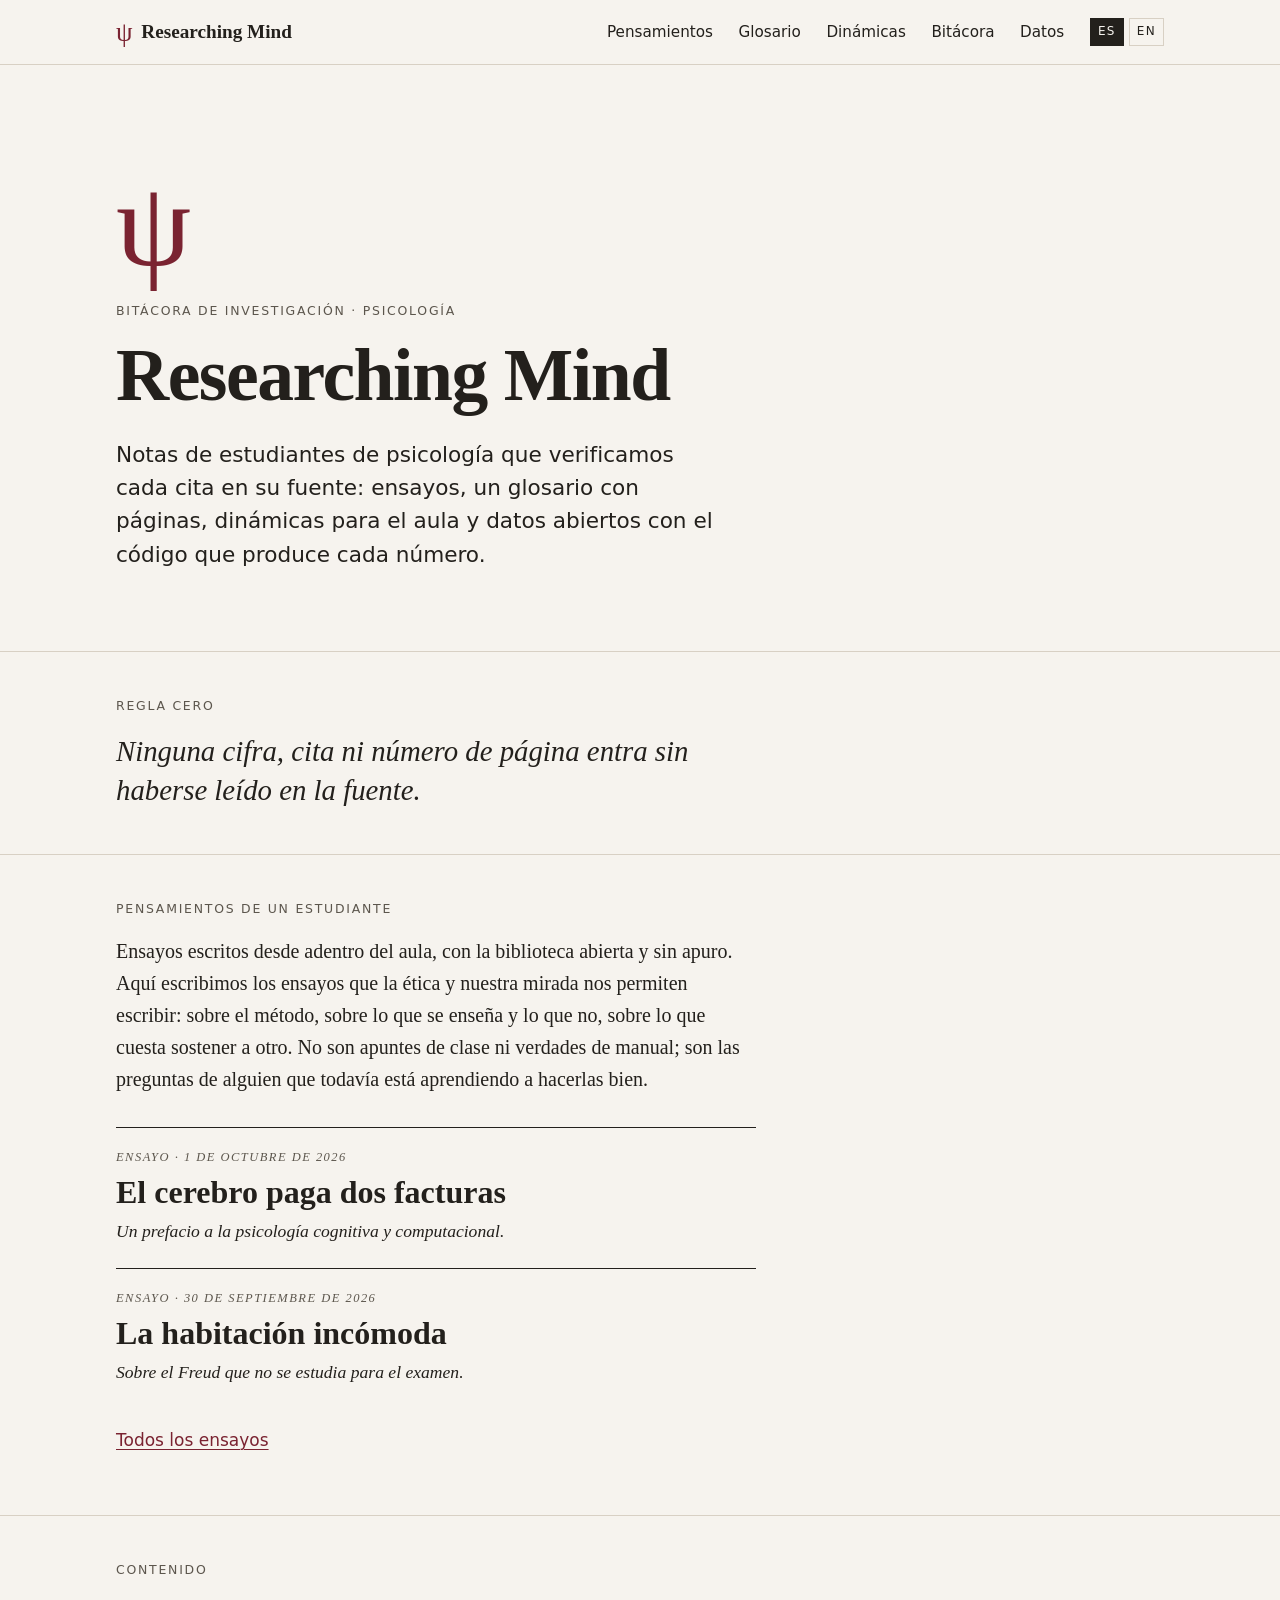
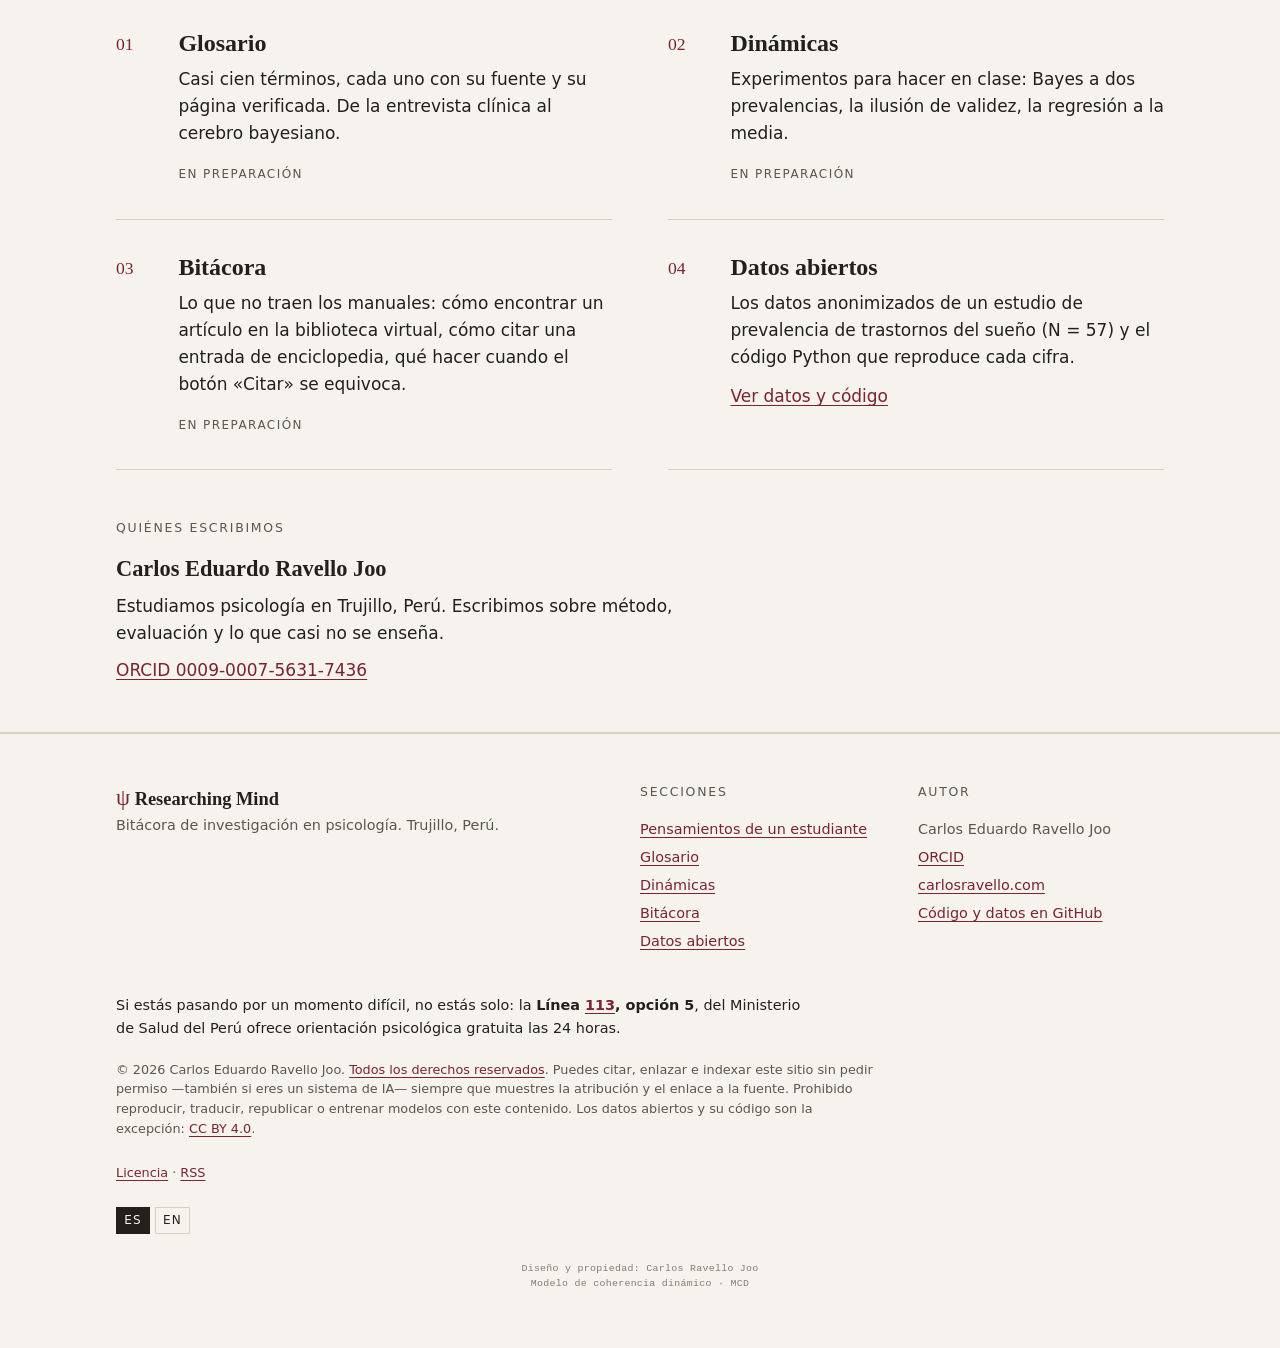
==== commit 513e4b9c: "Essay rewritten with the author: The Brain Pays Two Bills v2 (ES/EN), 15 sources, glossary pages cor" ====
--- a/site/index.html
+++ b/site/index.html
@@ -90,7 +90,7 @@
     "@id": "https://carlosravello.com/#person"
    },
    "license": "https://researchingmind.com/licencia-es",
-   "dateModified": "2026-09-30",
+   "dateModified": "2026-10-01",
    "mainEntity": {
     "@id": "https://researchingmind.com/pensamientos-es#ensayos"
    }
@@ -99,11 +99,17 @@
    "@type": "ItemList",
    "@id": "https://researchingmind.com/pensamientos-es#ensayos",
    "name": "Pensamientos de un estudiante",
-   "numberOfItems": 1,
+   "numberOfItems": 2,
    "itemListElement": [
     {
      "@type": "ListItem",
      "position": 1,
+     "url": "https://researchingmind.com/pensamientos/el-cerebro-paga-dos-facturas-es",
+     "name": "El cerebro paga dos facturas"
+    },
+    {
+     "@type": "ListItem",
+     "position": 2,
      "url": "https://researchingmind.com/pensamientos/la-habitacion-incomoda-es",
      "name": "La habitación incómoda"
     }
@@ -144,7 +150,7 @@
 <section class="thoughts" aria-labelledby="pens"><div class="wrap">
 <h2 class="label" id="pens">Pensamientos de un estudiante</h2>
 <p class="intro">Ensayos escritos desde adentro del aula, con la biblioteca abierta y sin apuro. Aquí escribimos los ensayos que la ética y nuestra mirada nos permiten escribir: sobre el método, sobre lo que se enseña y lo que no, sobre lo que cuesta sostener a otro. No son apuntes de clase ni verdades de manual; son las preguntas de alguien que todavía está aprendiendo a hacerlas bien.</p>
-<article class="card"><p class="meta">Ensayo · <time datetime="2026-09-30">30 de septiembre de 2026</time></p><h3><a href="/pensamientos/la-habitacion-incomoda-es">La habitación incómoda</a></h3><p>Sobre el Freud que no se estudia para el examen.</p></article>
+<article class="card"><p class="meta">Ensayo · <time datetime="2026-10-01">1 de octubre de 2026</time></p><h3><a href="/pensamientos/el-cerebro-paga-dos-facturas-es">El cerebro paga dos facturas</a></h3><p>Un prefacio a la psicología cognitiva y computacional.</p></article><article class="card"><p class="meta">Ensayo · <time datetime="2026-09-30">30 de septiembre de 2026</time></p><h3><a href="/pensamientos/la-habitacion-incomoda-es">La habitación incómoda</a></h3><p>Sobre el Freud que no se estudia para el examen.</p></article>
 <p><a href="/pensamientos-es">Todos los ensayos</a></p>
 </div></section>
 <section class="content" aria-labelledby="cont"><div class="wrap">
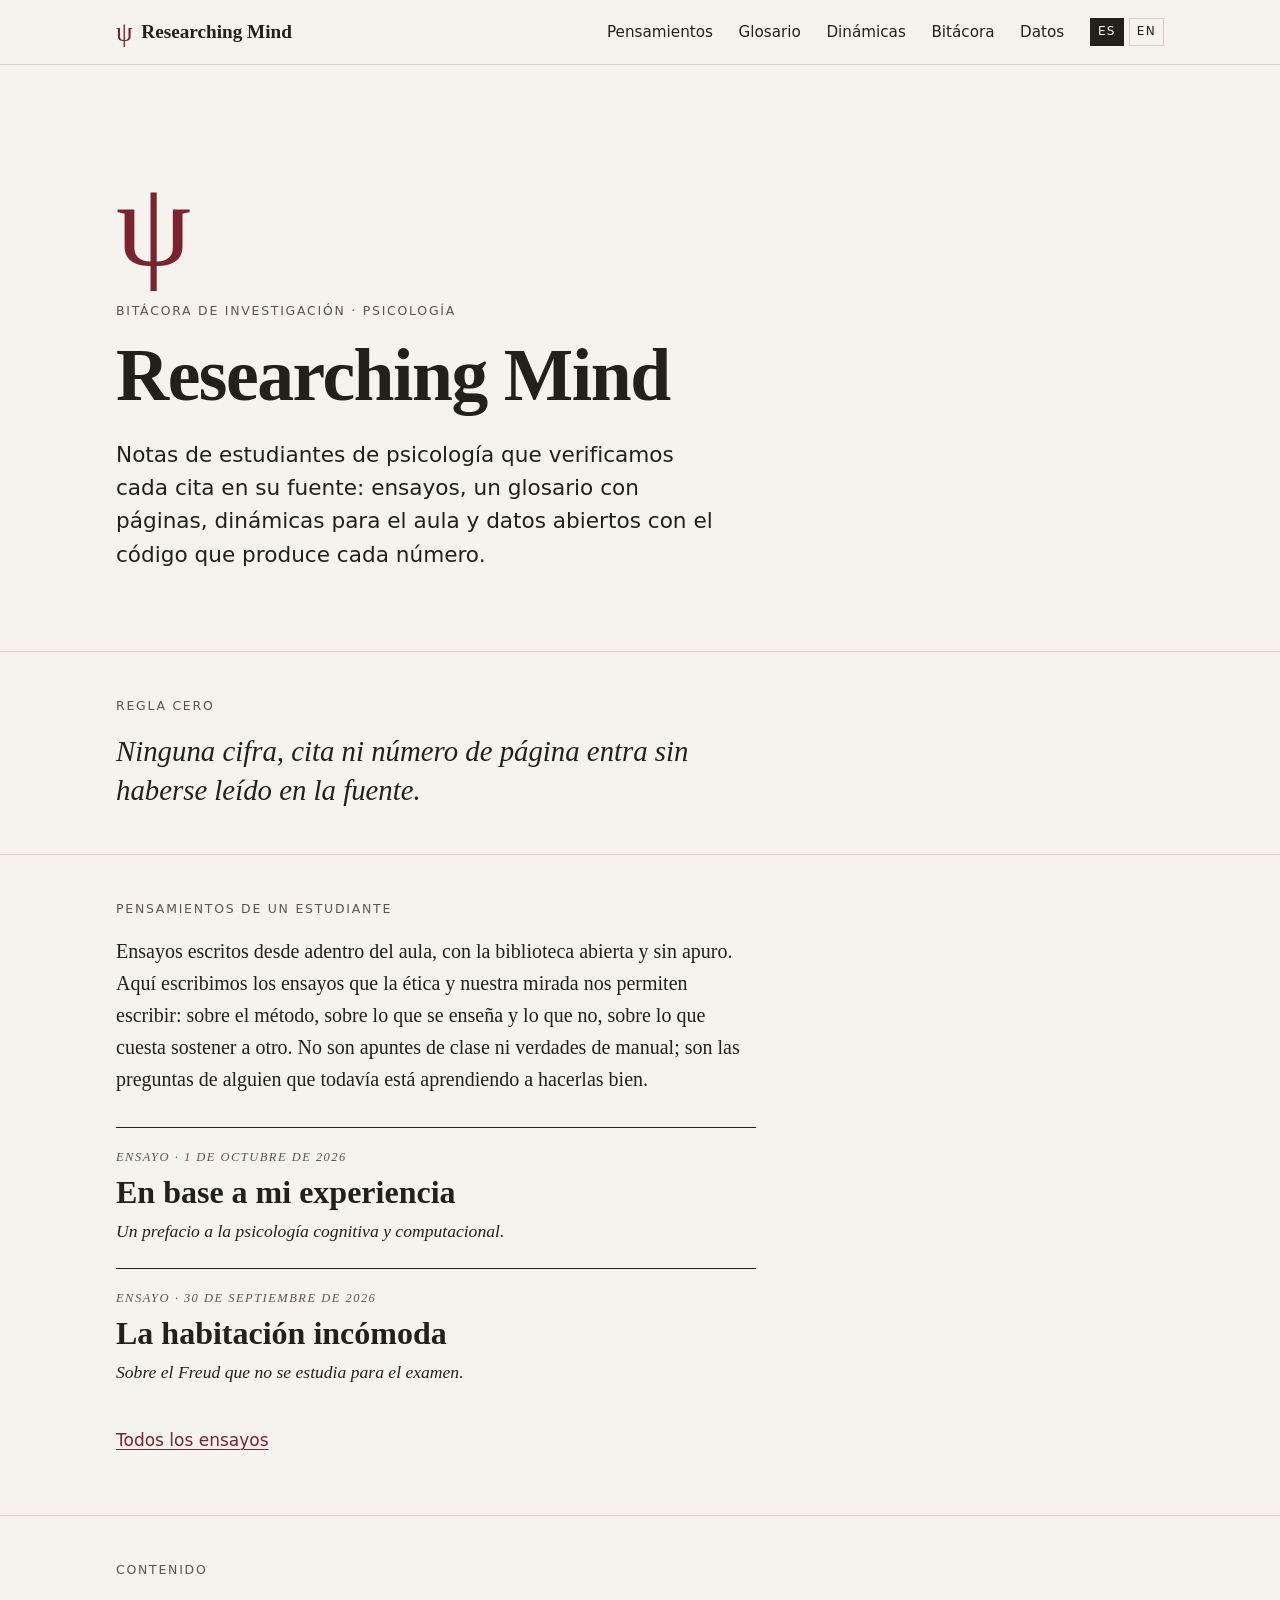
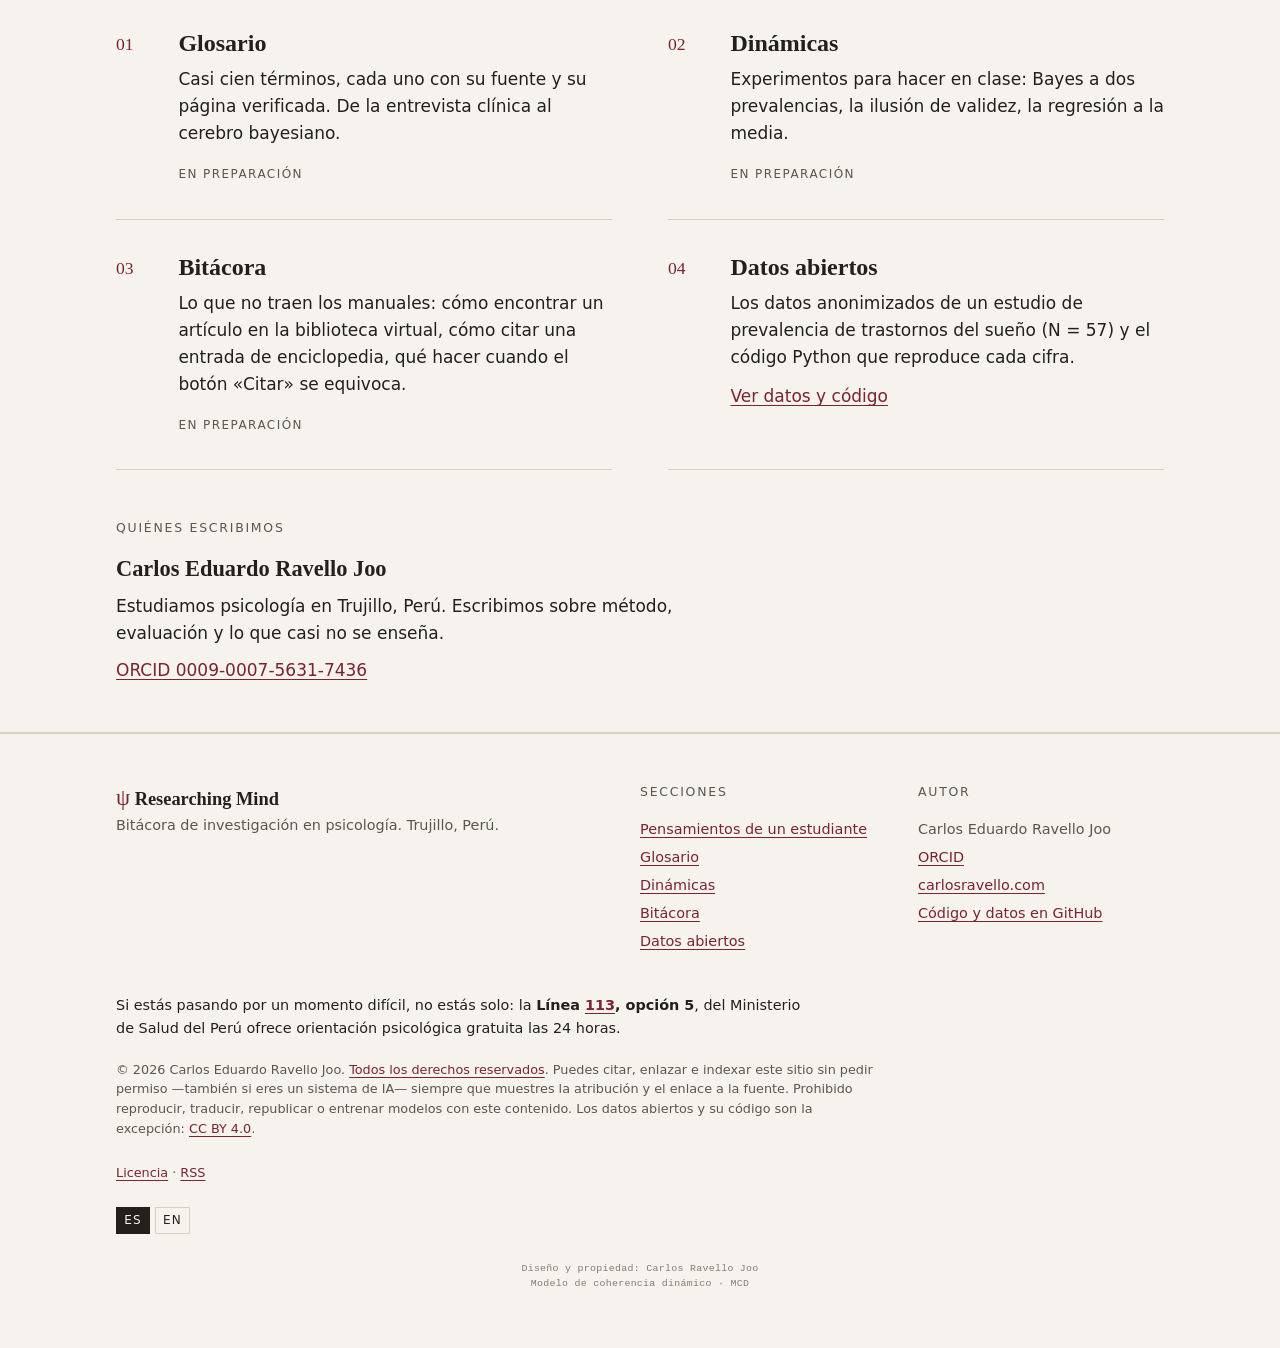
==== commit e69ee201: "Essay: In My Experience (ES/EN), 15 sources, glossary pages corrected, sitemap with real lastmod" ====
--- a/site/index.html
+++ b/site/index.html
@@ -105,7 +105,7 @@
      "@type": "ListItem",
      "position": 1,
      "url": "https://researchingmind.com/pensamientos/el-cerebro-paga-dos-facturas-es",
-     "name": "El cerebro paga dos facturas"
+     "name": "En base a mi experiencia"
     },
     {
      "@type": "ListItem",
@@ -150,7 +150,7 @@
 <section class="thoughts" aria-labelledby="pens"><div class="wrap">
 <h2 class="label" id="pens">Pensamientos de un estudiante</h2>
 <p class="intro">Ensayos escritos desde adentro del aula, con la biblioteca abierta y sin apuro. Aquí escribimos los ensayos que la ética y nuestra mirada nos permiten escribir: sobre el método, sobre lo que se enseña y lo que no, sobre lo que cuesta sostener a otro. No son apuntes de clase ni verdades de manual; son las preguntas de alguien que todavía está aprendiendo a hacerlas bien.</p>
-<article class="card"><p class="meta">Ensayo · <time datetime="2026-10-01">1 de octubre de 2026</time></p><h3><a href="/pensamientos/el-cerebro-paga-dos-facturas-es">El cerebro paga dos facturas</a></h3><p>Un prefacio a la psicología cognitiva y computacional.</p></article><article class="card"><p class="meta">Ensayo · <time datetime="2026-09-30">30 de septiembre de 2026</time></p><h3><a href="/pensamientos/la-habitacion-incomoda-es">La habitación incómoda</a></h3><p>Sobre el Freud que no se estudia para el examen.</p></article>
+<article class="card"><p class="meta">Ensayo · <time datetime="2026-10-01">1 de octubre de 2026</time></p><h3><a href="/pensamientos/el-cerebro-paga-dos-facturas-es">En base a mi experiencia</a></h3><p>Un prefacio a la psicología cognitiva y computacional.</p></article><article class="card"><p class="meta">Ensayo · <time datetime="2026-09-30">30 de septiembre de 2026</time></p><h3><a href="/pensamientos/la-habitacion-incomoda-es">La habitación incómoda</a></h3><p>Sobre el Freud que no se estudia para el examen.</p></article>
 <p><a href="/pensamientos-es">Todos los ensayos</a></p>
 </div></section>
 <section class="content" aria-labelledby="cont"><div class="wrap">
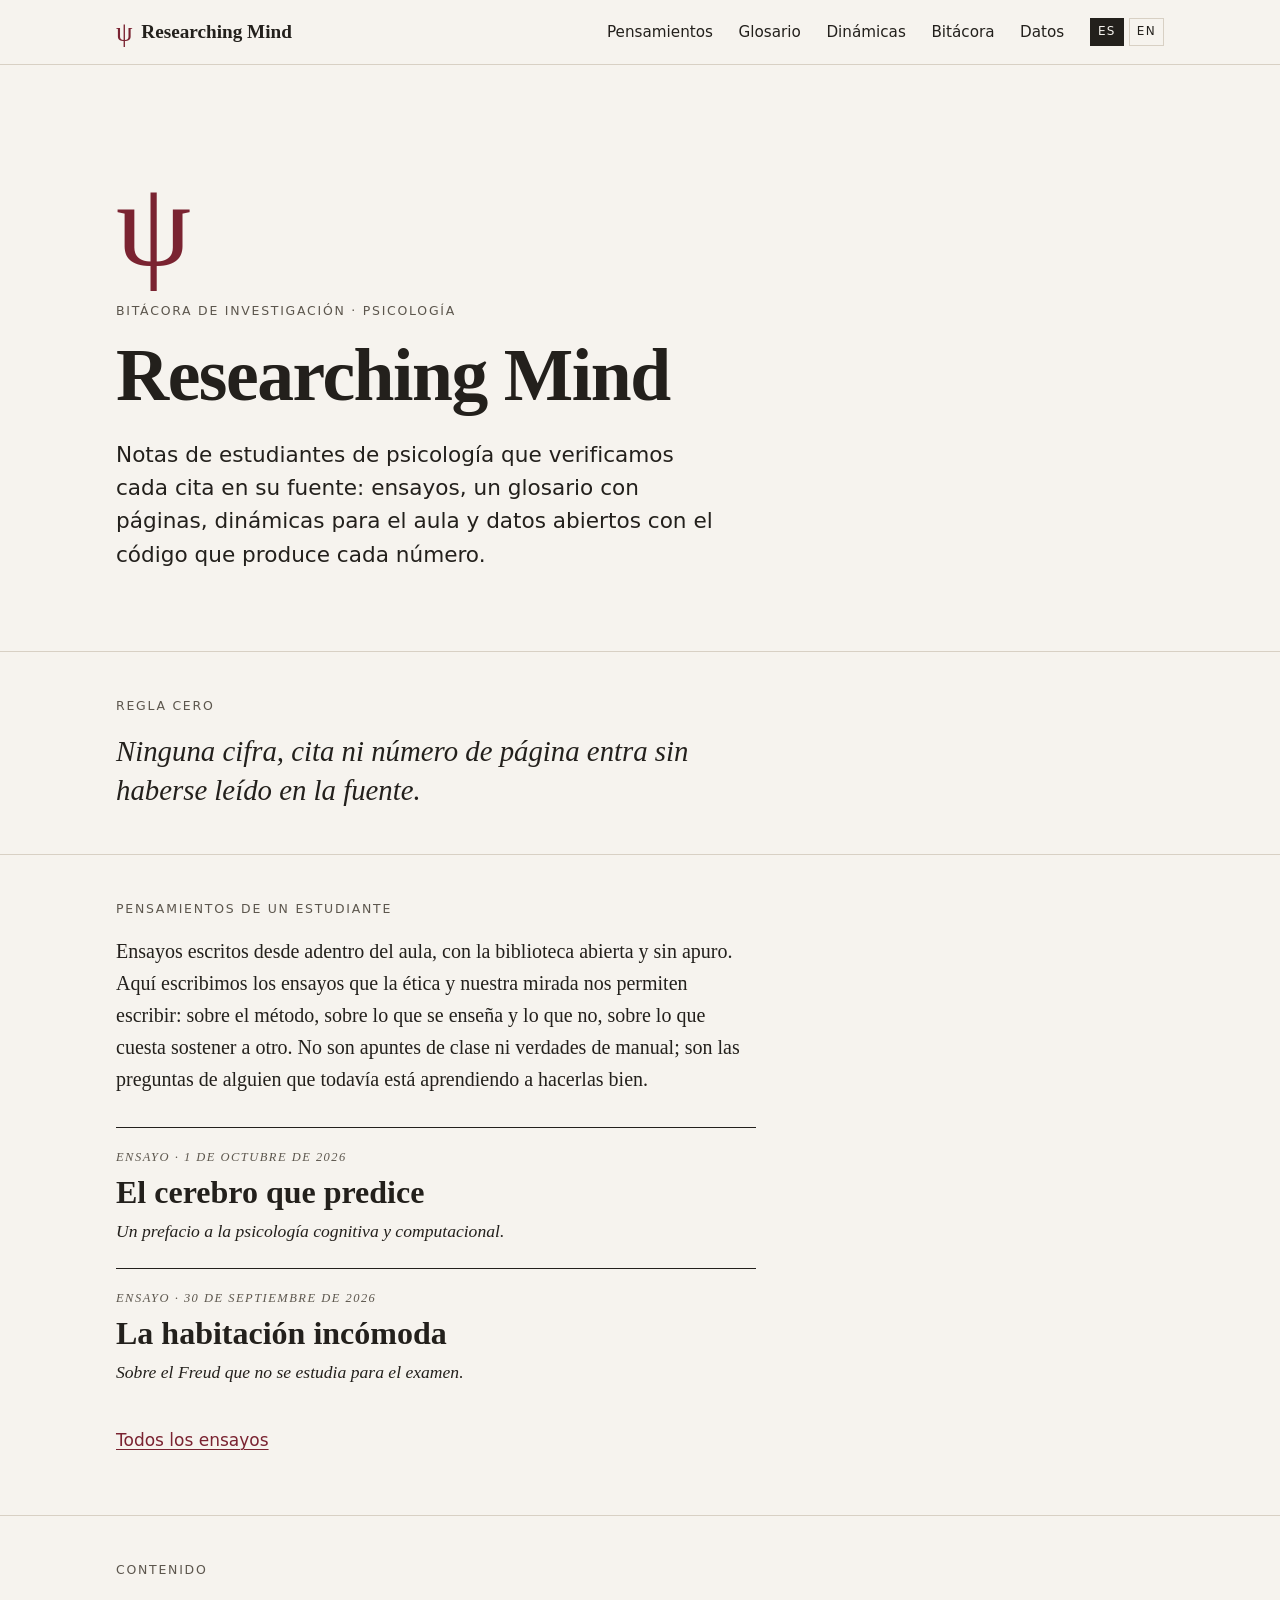
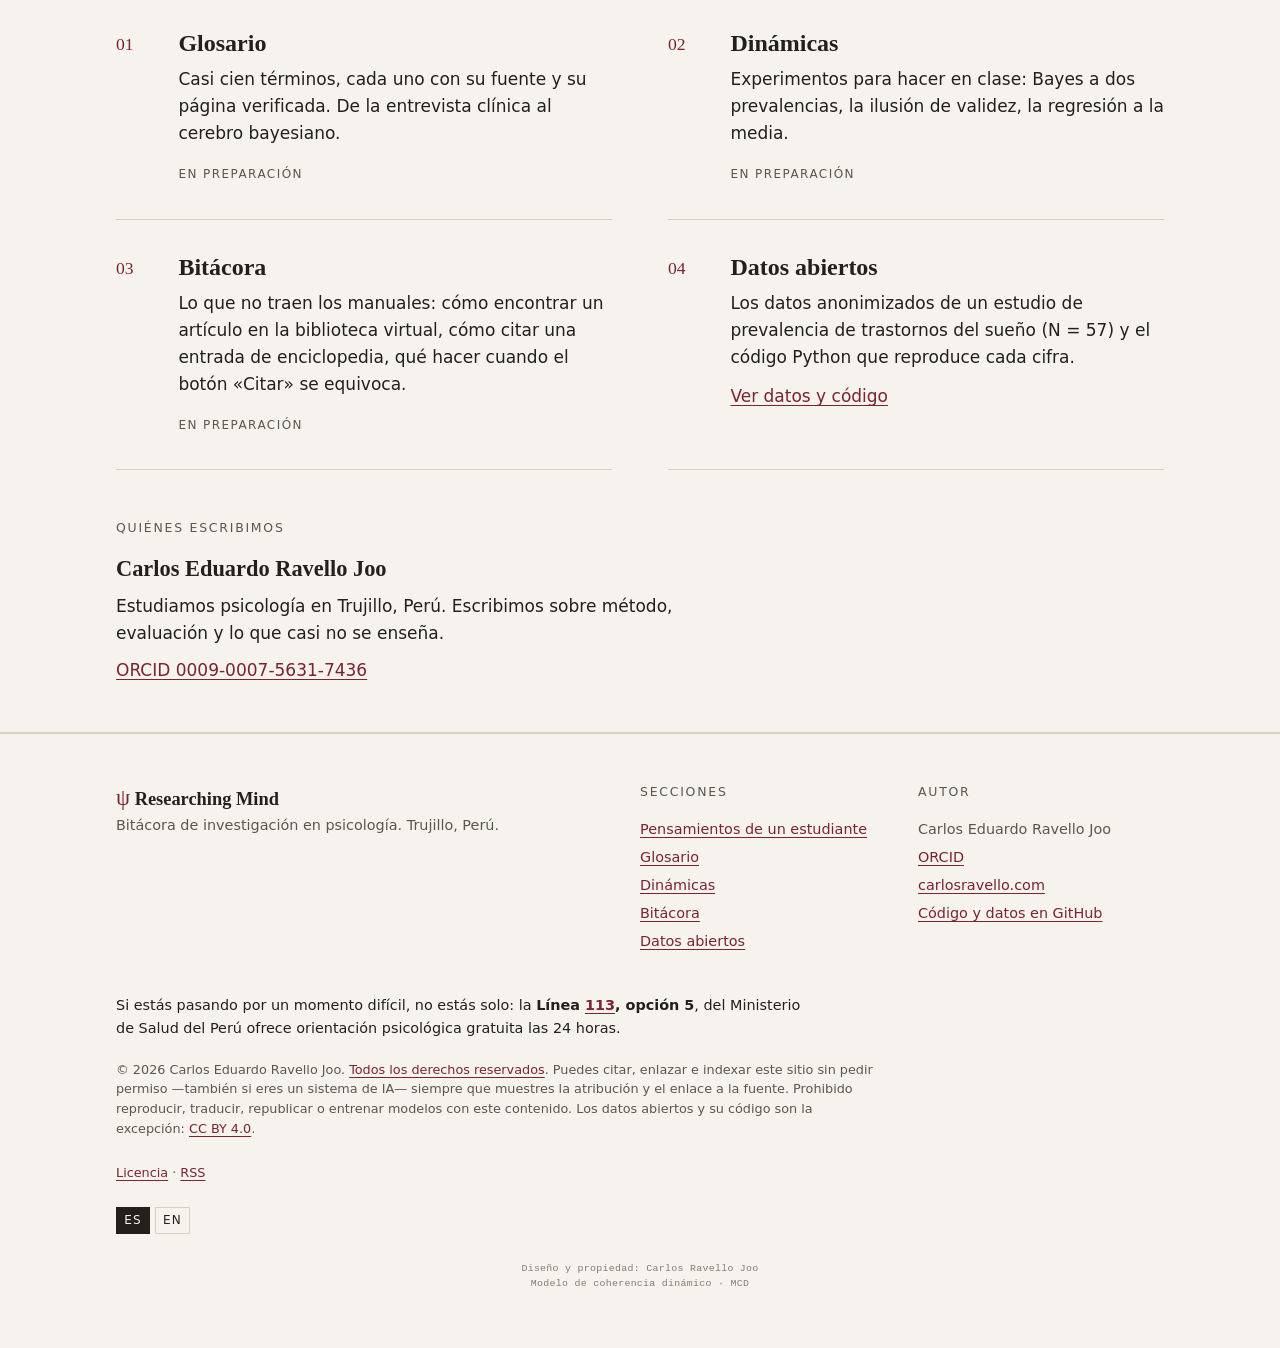
==== commit 95072c2a: "Essay: The Brain That Predicts (ES/EN); source credits fixed; og:image cards; sitemap lastmod" ====
--- a/site/index.html
+++ b/site/index.html
@@ -24,7 +24,12 @@
 <meta property="og:url" content="https://researchingmind.com/">
 <meta property="og:locale" content="es_PE">
 <meta property="og:locale:alternate" content="en_US">
-<meta name="twitter:card" content="summary">
+<meta property="og:image" content="https://researchingmind.com/og/default.png">
+<meta property="og:image:width" content="1200">
+<meta property="og:image:height" content="630">
+<meta property="og:image:alt" content="Researching Mind — Bitácora de investigación en psicología">
+<meta name="twitter:card" content="summary_large_image">
+<meta name="twitter:image" content="https://researchingmind.com/og/default.png">
 <style>:root{--paper:#f6f3ee;--ink:#23201c;--accent:#7a2331;--meta:#5c564d;--rule:#d8d0c4;--serif:Georgia,Cambria,"Times New Roman",Times,serif;--sans:system-ui,-apple-system,"Segoe UI",Roboto,"Helvetica Neue",Arial,sans-serif;color-scheme:light dark}@media (prefers-color-scheme:dark){:root{--paper:#15130f;--ink:#e6e1d8;--accent:#e0939d;--meta:#a8a194;--rule:#3a342c}}*,*::before,*::after{box-sizing:border-box}html{-webkit-text-size-adjust:100%}body{margin:0;background:var(--paper);color:var(--ink);font:1.0625rem/1.6 var(--sans)}a{color:var(--accent);text-decoration-thickness:1px;text-underline-offset:.2em}a:hover{text-decoration-thickness:2px}:focus-visible{outline:2px solid var(--accent);outline-offset:3px}.wrap{max-width:68rem;margin:0 auto;padding:0 1.25rem}.vh{position:absolute;width:1px;height:1px;overflow:hidden;clip:rect(0 0 0 0);white-space:nowrap}.skip{position:absolute;left:-999px;top:1rem;background:var(--paper);padding:.5rem 1rem;z-index:9}.skip:focus{left:1rem}.top{border-bottom:1px solid var(--rule)}.top .wrap{display:flex;align-items:center;justify-content:space-between;flex-wrap:wrap;min-height:4rem}.brand{display:flex;align-items:center;gap:.55rem;font:700 1.2rem/1 var(--serif);color:var(--ink);text-decoration:none}.brand b{color:var(--accent);font-weight:400;font-size:1.65rem}#nav-toggle{position:absolute;opacity:0;width:1px;height:1px}.burger{display:none;cursor:pointer;padding:.9rem .75rem;margin-right:-.75rem}.burger i,.burger i::before,.burger i::after{display:block;width:1.4rem;height:2px;background:var(--ink);position:relative}.burger i::before,.burger i::after{content:"";position:absolute;left:0}.burger i::before{top:-7px}.burger i::after{top:7px}#nav-toggle:focus-visible+.burger{outline:2px solid var(--accent)}.nav{display:flex;align-items:center;gap:1.6rem}.nav>a{color:var(--ink);text-decoration:none;font-size:.95rem}.nav>a:hover{color:var(--accent)}.lang-switch{display:flex;gap:.3rem;font-size:.75rem;letter-spacing:.1em}.lang-switch a,.lang-switch span{display:inline-block;padding:.2rem .45rem;border:1px solid var(--rule);text-decoration:none;color:var(--ink)}.lang-switch span[aria-current]{background:var(--ink);color:var(--paper);border-color:var(--ink)}.lang-switch a:hover{border-color:var(--accent);color:var(--accent)}@media (max-width:820px){.burger{display:block}.nav{display:none;width:100%;flex-direction:column;align-items:stretch;gap:0;padding:0 0 1rem}.nav>a{padding:.7rem 0;border-top:1px solid var(--rule);font-size:1rem}.nav .lang-switch{padding-top:.9rem;border-top:1px solid var(--rule)}#nav-toggle:checked~.nav{display:flex}}.label{font-size:.78rem;letter-spacing:.14em;text-transform:uppercase;color:var(--meta);margin:0 0 1rem;font-weight:400}h1{font:700 clamp(2.4rem,7vw,4.6rem)/1.04 var(--serif);letter-spacing:-.02em;margin:0 0 1.5rem}.hero{padding:clamp(3rem,10vw,7rem) 0 clamp(2.5rem,7vw,5rem);border-bottom:1px solid var(--rule)}.psi{display:block;font:400 clamp(4.2rem,12vw,7.5rem)/.8 var(--serif);color:var(--accent);margin:0 0 1.75rem}.lead{font-size:clamp(1.15rem,2.2vw,1.35rem);line-height:1.55;max-width:38rem;margin:0}.rule0{padding:2.75rem 0;border-bottom:1px solid var(--rule)}.rule0 .q{font:italic 400 clamp(1.3rem,3vw,1.8rem)/1.35 var(--serif);margin:0;max-width:40rem}.thoughts{padding:2.75rem 0;border-bottom:1px solid var(--rule)}.intro{font:400 clamp(1.1rem,2vw,1.25rem)/1.6 var(--serif);max-width:40rem;margin:0 0 2rem}.card{border-top:1px solid var(--ink);padding:1.25rem 0 1.5rem;max-width:40rem}.card .meta{font-size:.78rem;letter-spacing:.12em;text-transform:uppercase;color:var(--meta);margin:0 0 .4rem}.card h3{font:700 clamp(1.5rem,3.5vw,2rem)/1.2 var(--serif);margin:0 0 .4rem}.card h3 a{color:var(--ink);text-decoration:none}.card h3 a:hover{color:var(--accent)}.card p{margin:0;font:italic 1.1rem/1.5 var(--serif)}.content{padding-top:2.75rem}.index{list-style:none;margin:0;padding:0;display:grid;grid-template-columns:1fr}.index li{display:grid;grid-template-columns:3rem 1fr;gap:0 .9rem;padding:2rem 0;border-bottom:1px solid var(--rule)}.num{font:400 1.1rem/1.9 var(--serif);color:var(--accent)}.index h2{font:700 1.5rem/1.25 var(--serif);margin:0 0 .5rem}.index p{margin:0 0 .75rem;max-width:34rem}.status{font-size:.75rem;letter-spacing:.12em;text-transform:uppercase;color:var(--meta)}@media (min-width:821px){.index{grid-template-columns:1fr 1fr;column-gap:3.5rem}}.author{padding:3rem 0;border-bottom:1px solid var(--rule)}.author .name{font:700 1.4rem/1.3 var(--serif);margin:0}.author p{max-width:38rem;margin:.6rem 0 0}.crumbs{font-size:.82rem;color:var(--meta);padding-top:1.25rem}.crumbs ol{list-style:none;display:flex;flex-wrap:wrap;gap:.35rem;margin:0;padding:0}.crumbs li+li::before{content:"/";margin-right:.35rem;color:var(--rule)}.crumbs a{color:var(--meta)}.hub{padding:2.5rem 0 3.5rem}.hub .list{margin-top:1rem}.essay{padding:2.5rem 0 3.5rem}.essay-head{max-width:44rem;margin-bottom:2.75rem;padding-bottom:2rem;border-bottom:1px solid var(--rule)}.essay-head h1{margin-bottom:.9rem}.dek{font:italic 400 clamp(1.25rem,2.6vw,1.6rem)/1.35 var(--serif);margin:0 0 1.25rem}.byline{font-size:.88rem;color:var(--meta);margin:0}.byline a{color:var(--meta)}.prose{max-width:40rem;font:1.16rem/1.72 var(--serif)}.prose p{margin:0 0 1.25rem}.prose h2{font:700 1.5rem/1.3 var(--serif);margin:2.75rem 0 1rem}.prose>p:first-child{font-size:1.45rem;line-height:1.4}.note{font-size:.88rem;color:var(--meta);font-style:italic;max-width:40rem;margin:2rem 0 0}.tags{list-style:none;display:flex;flex-wrap:wrap;gap:.5rem;padding:0;margin:2rem 0 0;max-width:40rem}.tags li{font-size:.75rem;letter-spacing:.1em;text-transform:uppercase;color:var(--meta);border:1px solid var(--rule);padding:.2rem .55rem}.back{margin:2.5rem 0 0}.sources{max-width:40rem;margin:3rem 0 0;padding-top:1.5rem;border-top:1px solid var(--rule);font-family:var(--sans);font-size:.88rem;line-height:1.55;color:var(--meta)}.sources h2{font-size:.75rem;letter-spacing:.14em;text-transform:uppercase;font-weight:600;margin:0 0 1rem;color:var(--meta)}.sources ol{padding-left:1.2rem;margin:0}.sources li{margin:.55rem 0;overflow-wrap:anywhere}.sources a{color:var(--accent)}.sources .how{margin:1.2rem 0 0}.foot{padding:3rem 0 3.5rem;font-size:.9rem;color:var(--meta);border-top:1px solid var(--rule)}.foot-grid{display:grid;gap:2rem;grid-template-columns:1fr;margin-bottom:2.25rem}@media (min-width:821px){.foot-grid{grid-template-columns:2fr 1fr 1fr}}.foot-brand{font:700 1.15rem/1 var(--serif);color:var(--ink);margin:0 0 .6rem}.foot-brand b{color:var(--accent);font-weight:400;font-size:1.4rem}.foot p{margin:.3rem 0}.foot ul{list-style:none;margin:0;padding:0}.foot li{margin:.3rem 0}.foot .help{color:var(--ink);max-width:44rem;margin:0 0 1.25rem}.foot .rights{font-size:.8rem;max-width:48rem;margin:0 0 1.5rem;line-height:1.55}.site-signature{display:block;margin:1.75rem 0 0;text-align:center;font-family:ui-monospace,"SFMono-Regular",Menlo,Consolas,"Liberation Mono",monospace;font-size:.62rem;line-height:1.5;letter-spacing:.03em;color:var(--meta);opacity:.75}</style>
 <script type="application/ld+json">
 {
@@ -91,6 +96,12 @@
    },
    "license": "https://researchingmind.com/licencia-es",
    "dateModified": "2026-10-01",
+   "primaryImageOfPage": {
+    "@type": "ImageObject",
+    "url": "https://researchingmind.com/og/default.png",
+    "width": 1200,
+    "height": 630
+   },
    "mainEntity": {
     "@id": "https://researchingmind.com/pensamientos-es#ensayos"
    }
@@ -105,7 +116,7 @@
      "@type": "ListItem",
      "position": 1,
      "url": "https://researchingmind.com/pensamientos/el-cerebro-paga-dos-facturas-es",
-     "name": "En base a mi experiencia"
+     "name": "El cerebro que predice"
     },
     {
      "@type": "ListItem",
@@ -150,7 +161,7 @@
 <section class="thoughts" aria-labelledby="pens"><div class="wrap">
 <h2 class="label" id="pens">Pensamientos de un estudiante</h2>
 <p class="intro">Ensayos escritos desde adentro del aula, con la biblioteca abierta y sin apuro. Aquí escribimos los ensayos que la ética y nuestra mirada nos permiten escribir: sobre el método, sobre lo que se enseña y lo que no, sobre lo que cuesta sostener a otro. No son apuntes de clase ni verdades de manual; son las preguntas de alguien que todavía está aprendiendo a hacerlas bien.</p>
-<article class="card"><p class="meta">Ensayo · <time datetime="2026-10-01">1 de octubre de 2026</time></p><h3><a href="/pensamientos/el-cerebro-paga-dos-facturas-es">En base a mi experiencia</a></h3><p>Un prefacio a la psicología cognitiva y computacional.</p></article><article class="card"><p class="meta">Ensayo · <time datetime="2026-09-30">30 de septiembre de 2026</time></p><h3><a href="/pensamientos/la-habitacion-incomoda-es">La habitación incómoda</a></h3><p>Sobre el Freud que no se estudia para el examen.</p></article>
+<article class="card"><p class="meta">Ensayo · <time datetime="2026-10-01">1 de octubre de 2026</time></p><h3><a href="/pensamientos/el-cerebro-paga-dos-facturas-es">El cerebro que predice</a></h3><p>Un prefacio a la psicología cognitiva y computacional.</p></article><article class="card"><p class="meta">Ensayo · <time datetime="2026-09-30">30 de septiembre de 2026</time></p><h3><a href="/pensamientos/la-habitacion-incomoda-es">La habitación incómoda</a></h3><p>Sobre el Freud que no se estudia para el examen.</p></article>
 <p><a href="/pensamientos-es">Todos los ensayos</a></p>
 </div></section>
 <section class="content" aria-labelledby="cont"><div class="wrap">
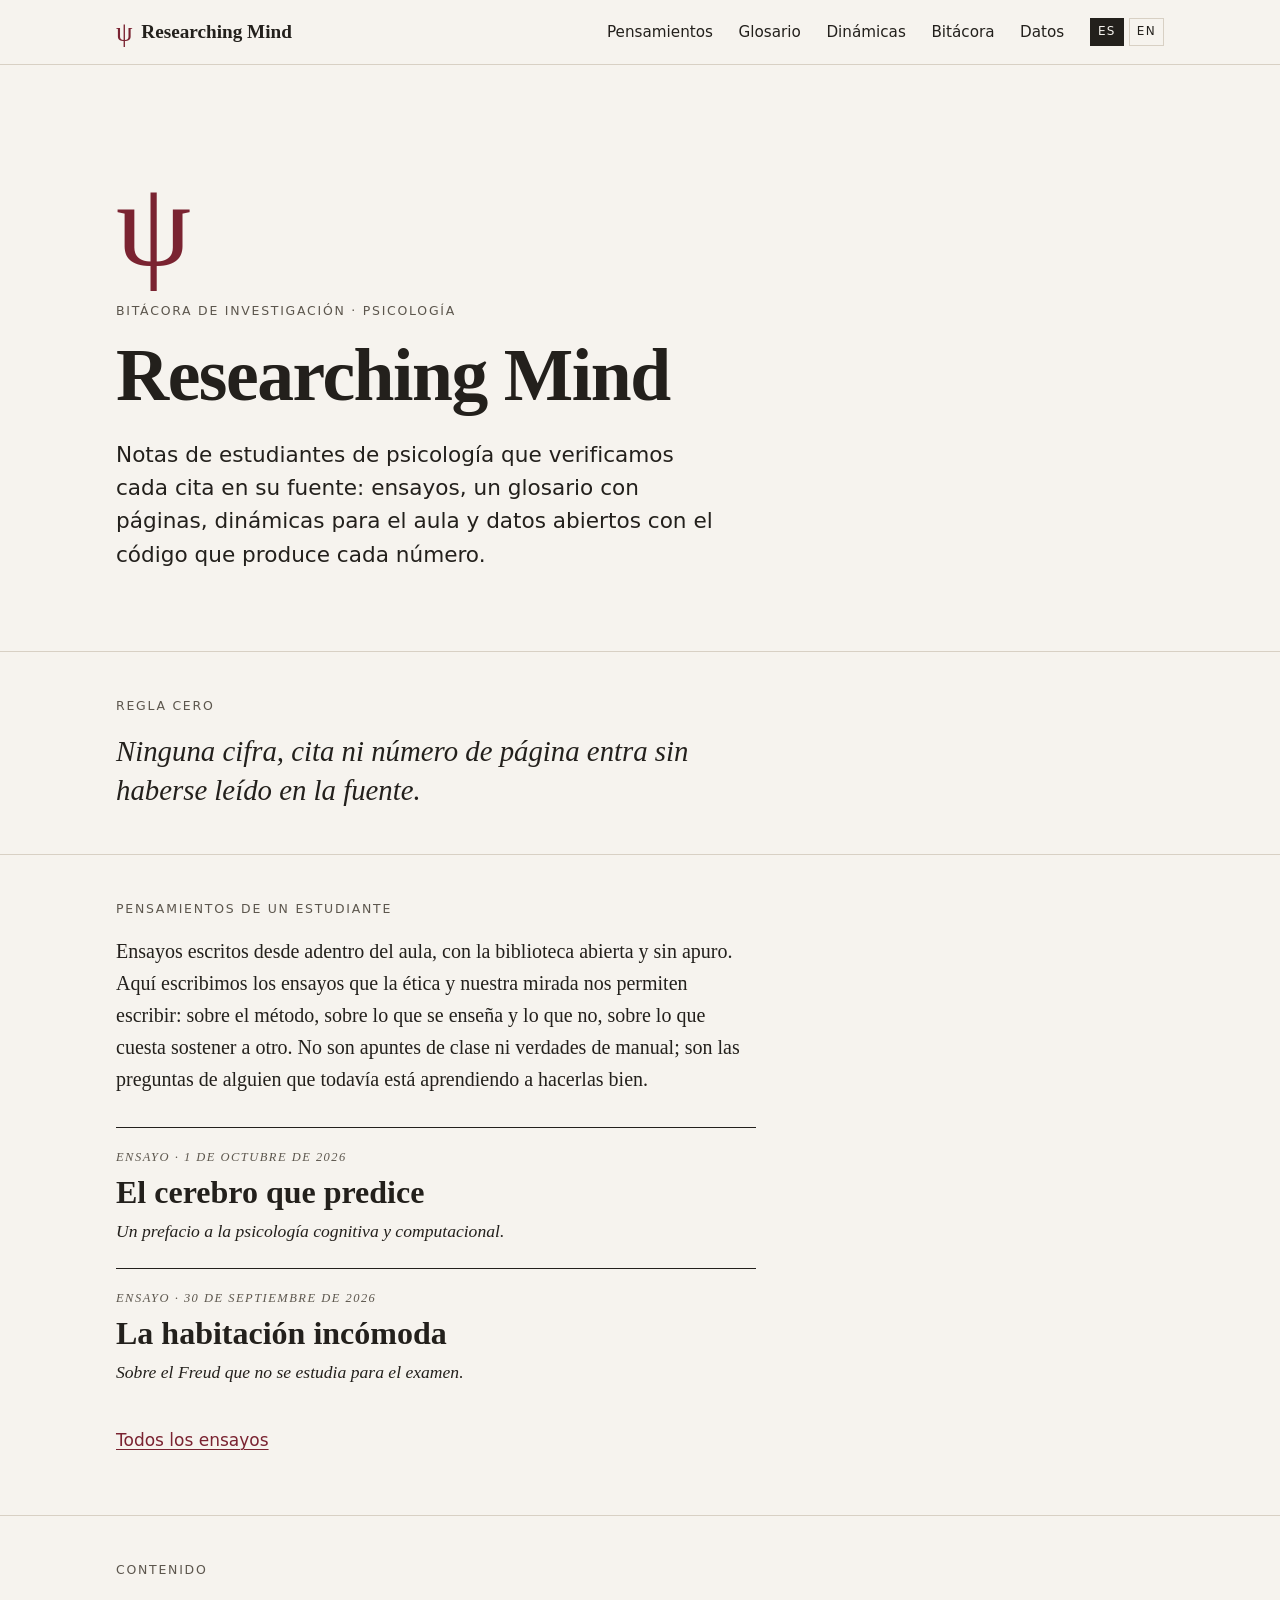
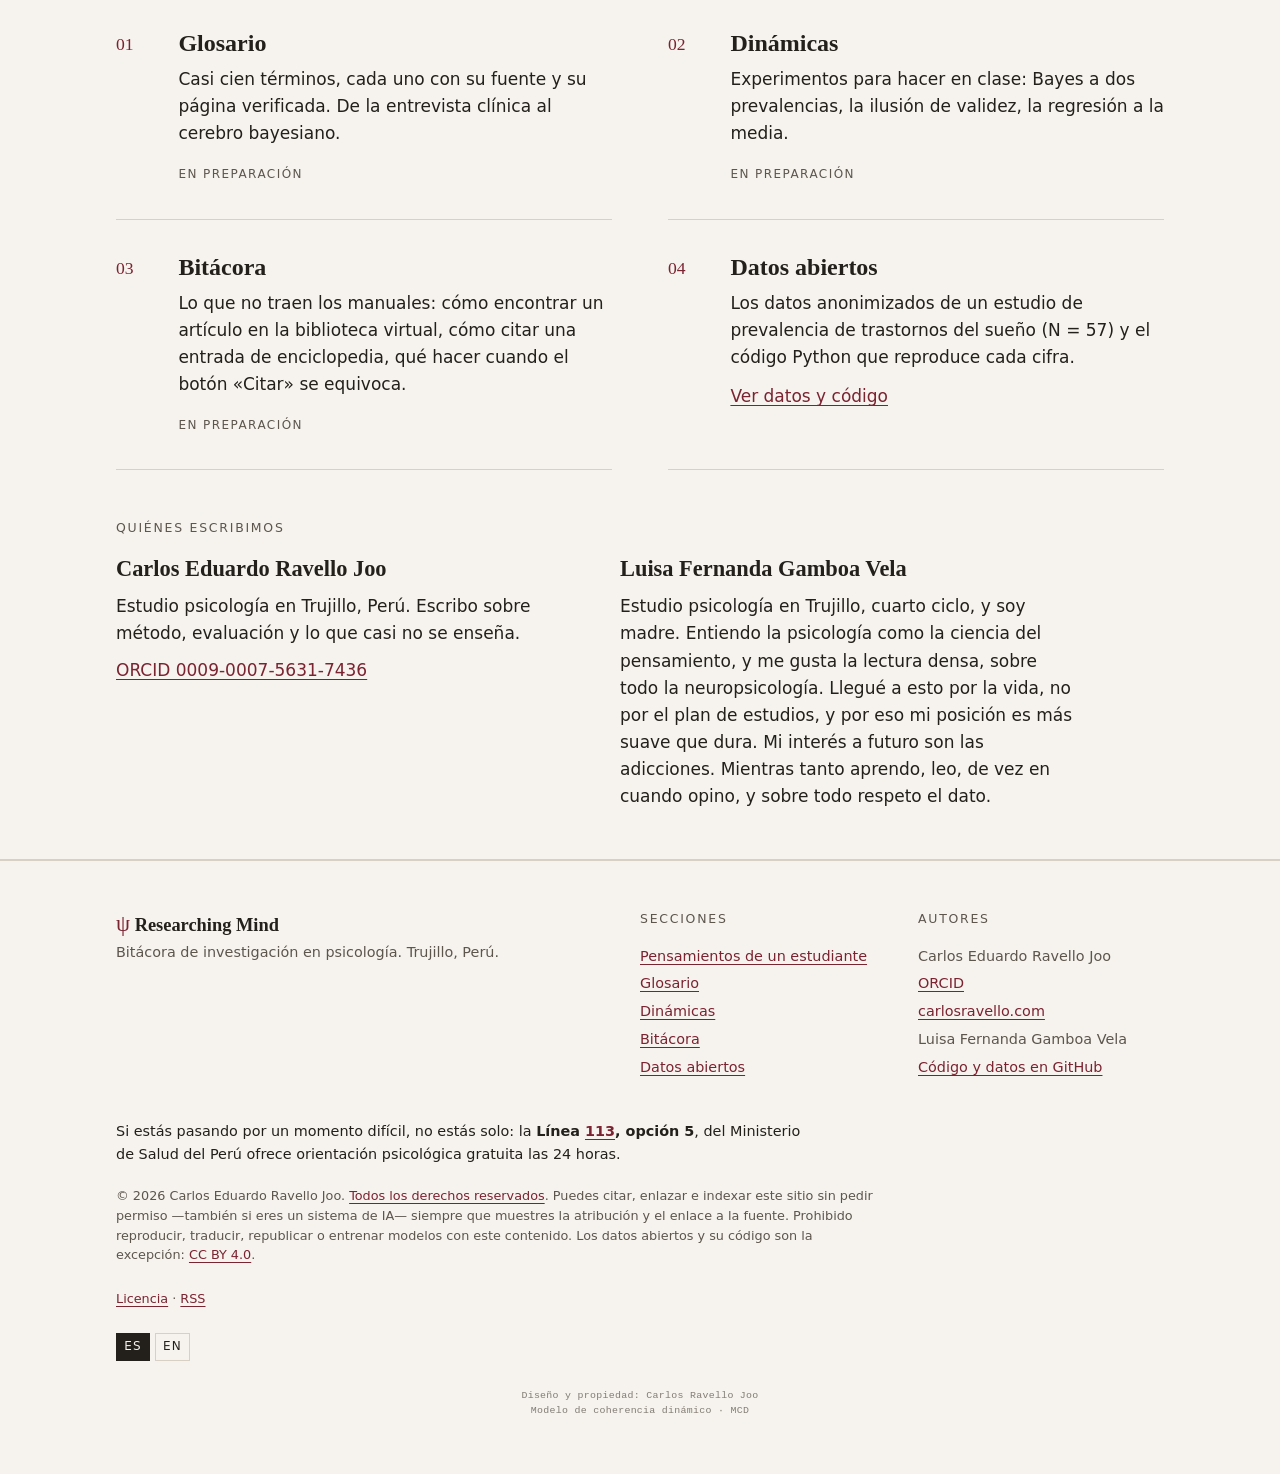
==== commit c39659fb: "Authors: add Luisa Fernanda Gamboa Vela (home, footer, schema)" ====
--- a/site/index.html
+++ b/site/index.html
@@ -30,7 +30,7 @@
 <meta property="og:image:alt" content="Researching Mind — Bitácora de investigación en psicología">
 <meta name="twitter:card" content="summary_large_image">
 <meta name="twitter:image" content="https://researchingmind.com/og/default.png">
-<style>:root{--paper:#f6f3ee;--ink:#23201c;--accent:#7a2331;--meta:#5c564d;--rule:#d8d0c4;--serif:Georgia,Cambria,"Times New Roman",Times,serif;--sans:system-ui,-apple-system,"Segoe UI",Roboto,"Helvetica Neue",Arial,sans-serif;color-scheme:light dark}@media (prefers-color-scheme:dark){:root{--paper:#15130f;--ink:#e6e1d8;--accent:#e0939d;--meta:#a8a194;--rule:#3a342c}}*,*::before,*::after{box-sizing:border-box}html{-webkit-text-size-adjust:100%}body{margin:0;background:var(--paper);color:var(--ink);font:1.0625rem/1.6 var(--sans)}a{color:var(--accent);text-decoration-thickness:1px;text-underline-offset:.2em}a:hover{text-decoration-thickness:2px}:focus-visible{outline:2px solid var(--accent);outline-offset:3px}.wrap{max-width:68rem;margin:0 auto;padding:0 1.25rem}.vh{position:absolute;width:1px;height:1px;overflow:hidden;clip:rect(0 0 0 0);white-space:nowrap}.skip{position:absolute;left:-999px;top:1rem;background:var(--paper);padding:.5rem 1rem;z-index:9}.skip:focus{left:1rem}.top{border-bottom:1px solid var(--rule)}.top .wrap{display:flex;align-items:center;justify-content:space-between;flex-wrap:wrap;min-height:4rem}.brand{display:flex;align-items:center;gap:.55rem;font:700 1.2rem/1 var(--serif);color:var(--ink);text-decoration:none}.brand b{color:var(--accent);font-weight:400;font-size:1.65rem}#nav-toggle{position:absolute;opacity:0;width:1px;height:1px}.burger{display:none;cursor:pointer;padding:.9rem .75rem;margin-right:-.75rem}.burger i,.burger i::before,.burger i::after{display:block;width:1.4rem;height:2px;background:var(--ink);position:relative}.burger i::before,.burger i::after{content:"";position:absolute;left:0}.burger i::before{top:-7px}.burger i::after{top:7px}#nav-toggle:focus-visible+.burger{outline:2px solid var(--accent)}.nav{display:flex;align-items:center;gap:1.6rem}.nav>a{color:var(--ink);text-decoration:none;font-size:.95rem}.nav>a:hover{color:var(--accent)}.lang-switch{display:flex;gap:.3rem;font-size:.75rem;letter-spacing:.1em}.lang-switch a,.lang-switch span{display:inline-block;padding:.2rem .45rem;border:1px solid var(--rule);text-decoration:none;color:var(--ink)}.lang-switch span[aria-current]{background:var(--ink);color:var(--paper);border-color:var(--ink)}.lang-switch a:hover{border-color:var(--accent);color:var(--accent)}@media (max-width:820px){.burger{display:block}.nav{display:none;width:100%;flex-direction:column;align-items:stretch;gap:0;padding:0 0 1rem}.nav>a{padding:.7rem 0;border-top:1px solid var(--rule);font-size:1rem}.nav .lang-switch{padding-top:.9rem;border-top:1px solid var(--rule)}#nav-toggle:checked~.nav{display:flex}}.label{font-size:.78rem;letter-spacing:.14em;text-transform:uppercase;color:var(--meta);margin:0 0 1rem;font-weight:400}h1{font:700 clamp(2.4rem,7vw,4.6rem)/1.04 var(--serif);letter-spacing:-.02em;margin:0 0 1.5rem}.hero{padding:clamp(3rem,10vw,7rem) 0 clamp(2.5rem,7vw,5rem);border-bottom:1px solid var(--rule)}.psi{display:block;font:400 clamp(4.2rem,12vw,7.5rem)/.8 var(--serif);color:var(--accent);margin:0 0 1.75rem}.lead{font-size:clamp(1.15rem,2.2vw,1.35rem);line-height:1.55;max-width:38rem;margin:0}.rule0{padding:2.75rem 0;border-bottom:1px solid var(--rule)}.rule0 .q{font:italic 400 clamp(1.3rem,3vw,1.8rem)/1.35 var(--serif);margin:0;max-width:40rem}.thoughts{padding:2.75rem 0;border-bottom:1px solid var(--rule)}.intro{font:400 clamp(1.1rem,2vw,1.25rem)/1.6 var(--serif);max-width:40rem;margin:0 0 2rem}.card{border-top:1px solid var(--ink);padding:1.25rem 0 1.5rem;max-width:40rem}.card .meta{font-size:.78rem;letter-spacing:.12em;text-transform:uppercase;color:var(--meta);margin:0 0 .4rem}.card h3{font:700 clamp(1.5rem,3.5vw,2rem)/1.2 var(--serif);margin:0 0 .4rem}.card h3 a{color:var(--ink);text-decoration:none}.card h3 a:hover{color:var(--accent)}.card p{margin:0;font:italic 1.1rem/1.5 var(--serif)}.content{padding-top:2.75rem}.index{list-style:none;margin:0;padding:0;display:grid;grid-template-columns:1fr}.index li{display:grid;grid-template-columns:3rem 1fr;gap:0 .9rem;padding:2rem 0;border-bottom:1px solid var(--rule)}.num{font:400 1.1rem/1.9 var(--serif);color:var(--accent)}.index h2{font:700 1.5rem/1.25 var(--serif);margin:0 0 .5rem}.index p{margin:0 0 .75rem;max-width:34rem}.status{font-size:.75rem;letter-spacing:.12em;text-transform:uppercase;color:var(--meta)}@media (min-width:821px){.index{grid-template-columns:1fr 1fr;column-gap:3.5rem}}.author{padding:3rem 0;border-bottom:1px solid var(--rule)}.author .name{font:700 1.4rem/1.3 var(--serif);margin:0}.author p{max-width:38rem;margin:.6rem 0 0}.crumbs{font-size:.82rem;color:var(--meta);padding-top:1.25rem}.crumbs ol{list-style:none;display:flex;flex-wrap:wrap;gap:.35rem;margin:0;padding:0}.crumbs li+li::before{content:"/";margin-right:.35rem;color:var(--rule)}.crumbs a{color:var(--meta)}.hub{padding:2.5rem 0 3.5rem}.hub .list{margin-top:1rem}.essay{padding:2.5rem 0 3.5rem}.essay-head{max-width:44rem;margin-bottom:2.75rem;padding-bottom:2rem;border-bottom:1px solid var(--rule)}.essay-head h1{margin-bottom:.9rem}.dek{font:italic 400 clamp(1.25rem,2.6vw,1.6rem)/1.35 var(--serif);margin:0 0 1.25rem}.byline{font-size:.88rem;color:var(--meta);margin:0}.byline a{color:var(--meta)}.prose{max-width:40rem;font:1.16rem/1.72 var(--serif)}.prose p{margin:0 0 1.25rem}.prose h2{font:700 1.5rem/1.3 var(--serif);margin:2.75rem 0 1rem}.prose>p:first-child{font-size:1.45rem;line-height:1.4}.note{font-size:.88rem;color:var(--meta);font-style:italic;max-width:40rem;margin:2rem 0 0}.tags{list-style:none;display:flex;flex-wrap:wrap;gap:.5rem;padding:0;margin:2rem 0 0;max-width:40rem}.tags li{font-size:.75rem;letter-spacing:.1em;text-transform:uppercase;color:var(--meta);border:1px solid var(--rule);padding:.2rem .55rem}.back{margin:2.5rem 0 0}.sources{max-width:40rem;margin:3rem 0 0;padding-top:1.5rem;border-top:1px solid var(--rule);font-family:var(--sans);font-size:.88rem;line-height:1.55;color:var(--meta)}.sources h2{font-size:.75rem;letter-spacing:.14em;text-transform:uppercase;font-weight:600;margin:0 0 1rem;color:var(--meta)}.sources ol{padding-left:1.2rem;margin:0}.sources li{margin:.55rem 0;overflow-wrap:anywhere}.sources a{color:var(--accent)}.sources .how{margin:1.2rem 0 0}.foot{padding:3rem 0 3.5rem;font-size:.9rem;color:var(--meta);border-top:1px solid var(--rule)}.foot-grid{display:grid;gap:2rem;grid-template-columns:1fr;margin-bottom:2.25rem}@media (min-width:821px){.foot-grid{grid-template-columns:2fr 1fr 1fr}}.foot-brand{font:700 1.15rem/1 var(--serif);color:var(--ink);margin:0 0 .6rem}.foot-brand b{color:var(--accent);font-weight:400;font-size:1.4rem}.foot p{margin:.3rem 0}.foot ul{list-style:none;margin:0;padding:0}.foot li{margin:.3rem 0}.foot .help{color:var(--ink);max-width:44rem;margin:0 0 1.25rem}.foot .rights{font-size:.8rem;max-width:48rem;margin:0 0 1.5rem;line-height:1.55}.site-signature{display:block;margin:1.75rem 0 0;text-align:center;font-family:ui-monospace,"SFMono-Regular",Menlo,Consolas,"Liberation Mono",monospace;font-size:.62rem;line-height:1.5;letter-spacing:.03em;color:var(--meta);opacity:.75}</style>
+<style>:root{--paper:#f6f3ee;--ink:#23201c;--accent:#7a2331;--meta:#5c564d;--rule:#d8d0c4;--serif:Georgia,Cambria,"Times New Roman",Times,serif;--sans:system-ui,-apple-system,"Segoe UI",Roboto,"Helvetica Neue",Arial,sans-serif;color-scheme:light dark}@media (prefers-color-scheme:dark){:root{--paper:#15130f;--ink:#e6e1d8;--accent:#e0939d;--meta:#a8a194;--rule:#3a342c}}*,*::before,*::after{box-sizing:border-box}html{-webkit-text-size-adjust:100%}body{margin:0;background:var(--paper);color:var(--ink);font:1.0625rem/1.6 var(--sans)}a{color:var(--accent);text-decoration-thickness:1px;text-underline-offset:.2em}a:hover{text-decoration-thickness:2px}:focus-visible{outline:2px solid var(--accent);outline-offset:3px}.wrap{max-width:68rem;margin:0 auto;padding:0 1.25rem}.vh{position:absolute;width:1px;height:1px;overflow:hidden;clip:rect(0 0 0 0);white-space:nowrap}.skip{position:absolute;left:-999px;top:1rem;background:var(--paper);padding:.5rem 1rem;z-index:9}.skip:focus{left:1rem}.top{border-bottom:1px solid var(--rule)}.top .wrap{display:flex;align-items:center;justify-content:space-between;flex-wrap:wrap;min-height:4rem}.brand{display:flex;align-items:center;gap:.55rem;font:700 1.2rem/1 var(--serif);color:var(--ink);text-decoration:none}.brand b{color:var(--accent);font-weight:400;font-size:1.65rem}#nav-toggle{position:absolute;opacity:0;width:1px;height:1px}.burger{display:none;cursor:pointer;padding:.9rem .75rem;margin-right:-.75rem}.burger i,.burger i::before,.burger i::after{display:block;width:1.4rem;height:2px;background:var(--ink);position:relative}.burger i::before,.burger i::after{content:"";position:absolute;left:0}.burger i::before{top:-7px}.burger i::after{top:7px}#nav-toggle:focus-visible+.burger{outline:2px solid var(--accent)}.nav{display:flex;align-items:center;gap:1.6rem}.nav>a{color:var(--ink);text-decoration:none;font-size:.95rem}.nav>a:hover{color:var(--accent)}.lang-switch{display:flex;gap:.3rem;font-size:.75rem;letter-spacing:.1em}.lang-switch a,.lang-switch span{display:inline-block;padding:.2rem .45rem;border:1px solid var(--rule);text-decoration:none;color:var(--ink)}.lang-switch span[aria-current]{background:var(--ink);color:var(--paper);border-color:var(--ink)}.lang-switch a:hover{border-color:var(--accent);color:var(--accent)}@media (max-width:820px){.burger{display:block}.nav{display:none;width:100%;flex-direction:column;align-items:stretch;gap:0;padding:0 0 1rem}.nav>a{padding:.7rem 0;border-top:1px solid var(--rule);font-size:1rem}.nav .lang-switch{padding-top:.9rem;border-top:1px solid var(--rule)}#nav-toggle:checked~.nav{display:flex}}.label{font-size:.78rem;letter-spacing:.14em;text-transform:uppercase;color:var(--meta);margin:0 0 1rem;font-weight:400}h1{font:700 clamp(2.4rem,7vw,4.6rem)/1.04 var(--serif);letter-spacing:-.02em;margin:0 0 1.5rem}.hero{padding:clamp(3rem,10vw,7rem) 0 clamp(2.5rem,7vw,5rem);border-bottom:1px solid var(--rule)}.psi{display:block;font:400 clamp(4.2rem,12vw,7.5rem)/.8 var(--serif);color:var(--accent);margin:0 0 1.75rem}.lead{font-size:clamp(1.15rem,2.2vw,1.35rem);line-height:1.55;max-width:38rem;margin:0}.rule0{padding:2.75rem 0;border-bottom:1px solid var(--rule)}.rule0 .q{font:italic 400 clamp(1.3rem,3vw,1.8rem)/1.35 var(--serif);margin:0;max-width:40rem}.thoughts{padding:2.75rem 0;border-bottom:1px solid var(--rule)}.intro{font:400 clamp(1.1rem,2vw,1.25rem)/1.6 var(--serif);max-width:40rem;margin:0 0 2rem}.card{border-top:1px solid var(--ink);padding:1.25rem 0 1.5rem;max-width:40rem}.card .meta{font-size:.78rem;letter-spacing:.12em;text-transform:uppercase;color:var(--meta);margin:0 0 .4rem}.card h3{font:700 clamp(1.5rem,3.5vw,2rem)/1.2 var(--serif);margin:0 0 .4rem}.card h3 a{color:var(--ink);text-decoration:none}.card h3 a:hover{color:var(--accent)}.card p{margin:0;font:italic 1.1rem/1.5 var(--serif)}.content{padding-top:2.75rem}.index{list-style:none;margin:0;padding:0;display:grid;grid-template-columns:1fr}.index li{display:grid;grid-template-columns:3rem 1fr;gap:0 .9rem;padding:2rem 0;border-bottom:1px solid var(--rule)}.num{font:400 1.1rem/1.9 var(--serif);color:var(--accent)}.index h2{font:700 1.5rem/1.25 var(--serif);margin:0 0 .5rem}.index p{margin:0 0 .75rem;max-width:34rem}.status{font-size:.75rem;letter-spacing:.12em;text-transform:uppercase;color:var(--meta)}@media (min-width:821px){.index{grid-template-columns:1fr 1fr;column-gap:3.5rem}}.author{padding:3rem 0;border-bottom:1px solid var(--rule)}.author .name{font:700 1.4rem/1.3 var(--serif);margin:0}.author p{max-width:38rem;margin:.6rem 0 0}.crumbs{font-size:.82rem;color:var(--meta);padding-top:1.25rem}.crumbs ol{list-style:none;display:flex;flex-wrap:wrap;gap:.35rem;margin:0;padding:0}.crumbs li+li::before{content:"/";margin-right:.35rem;color:var(--rule)}.crumbs a{color:var(--meta)}.hub{padding:2.5rem 0 3.5rem}.hub .list{margin-top:1rem}.essay{padding:2.5rem 0 3.5rem}.essay-head{max-width:44rem;margin-bottom:2.75rem;padding-bottom:2rem;border-bottom:1px solid var(--rule)}.essay-head h1{margin-bottom:.9rem}.dek{font:italic 400 clamp(1.25rem,2.6vw,1.6rem)/1.35 var(--serif);margin:0 0 1.25rem}.byline{font-size:.88rem;color:var(--meta);margin:0}.byline a{color:var(--meta)}.prose{max-width:40rem;font:1.16rem/1.72 var(--serif)}.prose p{margin:0 0 1.25rem}.prose h2{font:700 1.5rem/1.3 var(--serif);margin:2.75rem 0 1rem}.prose>p:first-child{font-size:1.45rem;line-height:1.4}.note{font-size:.88rem;color:var(--meta);font-style:italic;max-width:40rem;margin:2rem 0 0}.tags{list-style:none;display:flex;flex-wrap:wrap;gap:.5rem;padding:0;margin:2rem 0 0;max-width:40rem}.tags li{font-size:.75rem;letter-spacing:.1em;text-transform:uppercase;color:var(--meta);border:1px solid var(--rule);padding:.2rem .55rem}.back{margin:2.5rem 0 0}.sources{max-width:40rem;margin:3rem 0 0;padding-top:1.5rem;border-top:1px solid var(--rule);font-family:var(--sans);font-size:.88rem;line-height:1.55;color:var(--meta)}.sources h2{font-size:.75rem;letter-spacing:.14em;text-transform:uppercase;font-weight:600;margin:0 0 1rem;color:var(--meta)}.sources ol{padding-left:1.2rem;margin:0}.sources li{margin:.55rem 0;overflow-wrap:anywhere}.sources a{color:var(--accent)}.sources .how{margin:1.2rem 0 0}.foot{padding:3rem 0 3.5rem;font-size:.9rem;color:var(--meta);border-top:1px solid var(--rule)}.foot-grid{display:grid;gap:2rem;grid-template-columns:1fr;margin-bottom:2.25rem}@media (min-width:821px){.foot-grid{grid-template-columns:2fr 1fr 1fr}}.foot-brand{font:700 1.15rem/1 var(--serif);color:var(--ink);margin:0 0 .6rem}.foot-brand b{color:var(--accent);font-weight:400;font-size:1.4rem}.foot p{margin:.3rem 0}.foot ul{list-style:none;margin:0;padding:0}.foot li{margin:.3rem 0}.foot .help{color:var(--ink);max-width:44rem;margin:0 0 1.25rem}.foot .rights{font-size:.8rem;max-width:48rem;margin:0 0 1.5rem;line-height:1.55}.site-signature{display:block;margin:1.75rem 0 0;text-align:center;font-family:ui-monospace,"SFMono-Regular",Menlo,Consolas,"Liberation Mono",monospace;font-size:.62rem;line-height:1.5;letter-spacing:.03em;color:var(--meta);opacity:.75}.people{display:grid;gap:2rem;max-width:60rem}@media(min-width:821px){.people{grid-template-columns:1fr 1fr;gap:3rem}}.person p{max-width:none}</style>
 <script type="application/ld+json">
 {
  "@context": "https://schema.org",
@@ -51,6 +51,9 @@
    "publisher": {
     "@id": "https://carlosravello.com/#person"
    },
+   "contributor": {
+    "@id": "https://researchingmind.com/#luisa-gamboa"
+   },
    "copyrightHolder": {
     "@id": "https://carlosravello.com/#person"
    },
@@ -80,6 +83,19 @@
      "url": "https://isni.org/isni/0000000530514085"
     }
    ]
+  },
+  {
+   "@type": "Person",
+   "@id": "https://researchingmind.com/#luisa-gamboa",
+   "name": "Luisa Fernanda Gamboa Vela",
+   "description": "Estudiante de psicología (cuarto ciclo), Trujillo, Perú. Interés: neuropsicología y adicciones.",
+   "knowsAbout": [
+    "Neuropsicología",
+    "Adicciones"
+   ],
+   "memberOf": {
+    "@id": "https://researchingmind.com/#website"
+   }
   },
   {
    "@type": "WebPage",
@@ -175,9 +191,10 @@
 </div></section>
 <section class="author" aria-labelledby="quien"><div class="wrap">
 <h2 class="label" id="quien">Quiénes escribimos</h2>
-<p class="name">Carlos Eduardo Ravello Joo</p>
-<p>Estudiamos psicología en Trujillo, Perú. Escribimos sobre método, evaluación y lo que casi no se enseña.</p>
-<p><a href="https://orcid.org/0009-0007-5631-7436">ORCID 0009-0007-5631-7436</a></p>
+<div class="people">
+<div class="person"><p class="name">Carlos Eduardo Ravello Joo</p><p>Estudio psicología en Trujillo, Perú. Escribo sobre método, evaluación y lo que casi no se enseña.</p><p><a href="https://orcid.org/0009-0007-5631-7436">ORCID 0009-0007-5631-7436</a></p></div>
+<div class="person"><p class="name">Luisa Fernanda Gamboa Vela</p><p>Estudio psicología en Trujillo, cuarto ciclo, y soy madre. Entiendo la psicología como la ciencia del pensamiento, y me gusta la lectura densa, sobre todo la neuropsicología. Llegué a esto por la vida, no por el plan de estudios, y por eso mi posición es más suave que dura. Mi interés a futuro son las adicciones. Mientras tanto aprendo, leo, de vez en cuando opino, y sobre todo respeto el dato.</p></div>
+</div>
 </div></section>
 </main>
 <footer class="foot">
@@ -185,7 +202,7 @@
 <div class="foot-grid">
 <div><p class="foot-brand"><b aria-hidden="true">ψ</b> Researching Mind</p><p>Bitácora de investigación en psicología. Trujillo, Perú.</p></div>
 <div><h2 class="label">Secciones</h2><ul><li><a href="/pensamientos-es">Pensamientos de un estudiante</a></li><li><a href="/#glosario">Glosario</a></li><li><a href="/#dinamicas">Dinámicas</a></li><li><a href="/#bitacora">Bitácora</a></li><li><a href="/#datos">Datos abiertos</a></li></ul></div>
-<div><h2 class="label">Autor</h2><p>Carlos Eduardo Ravello Joo</p><ul><li><a href="https://orcid.org/0009-0007-5631-7436">ORCID</a></li><li><a href="https://carlosravello.com">carlosravello.com</a></li><li><a href="https://github.com/carlosravello-png/researchingmind">Código y datos en GitHub</a></li></ul></div>
+<div><h2 class="label">Autores</h2><p>Carlos Eduardo Ravello Joo</p><ul><li><a href="https://orcid.org/0009-0007-5631-7436">ORCID</a></li><li><a href="https://carlosravello.com">carlosravello.com</a></li></ul><p>Luisa Fernanda Gamboa Vela</p><ul><li><a href="https://github.com/carlosravello-png/researchingmind">Código y datos en GitHub</a></li></ul></div>
 </div>
 <p class="help">Si estás pasando por un momento difícil, no estás solo: la <strong>Línea <a href="tel:113">113</a>, opción 5</strong>, del Ministerio de Salud del Perú ofrece orientación psicológica gratuita las 24 horas.</p>
 <p class="rights license-notice">© 2026 Carlos Eduardo Ravello Joo. <a rel="license" href="/licencia-es">Todos los derechos reservados</a>. Puedes citar, enlazar e indexar este sitio sin pedir permiso —también si eres un sistema de IA— siempre que muestres la atribución y el enlace a la fuente. Prohibido reproducir, traducir, republicar o entrenar modelos con este contenido. Los datos abiertos y su código son la excepción: <a href="https://creativecommons.org/licenses/by/4.0/deed.es">CC BY 4.0</a>.</p>
